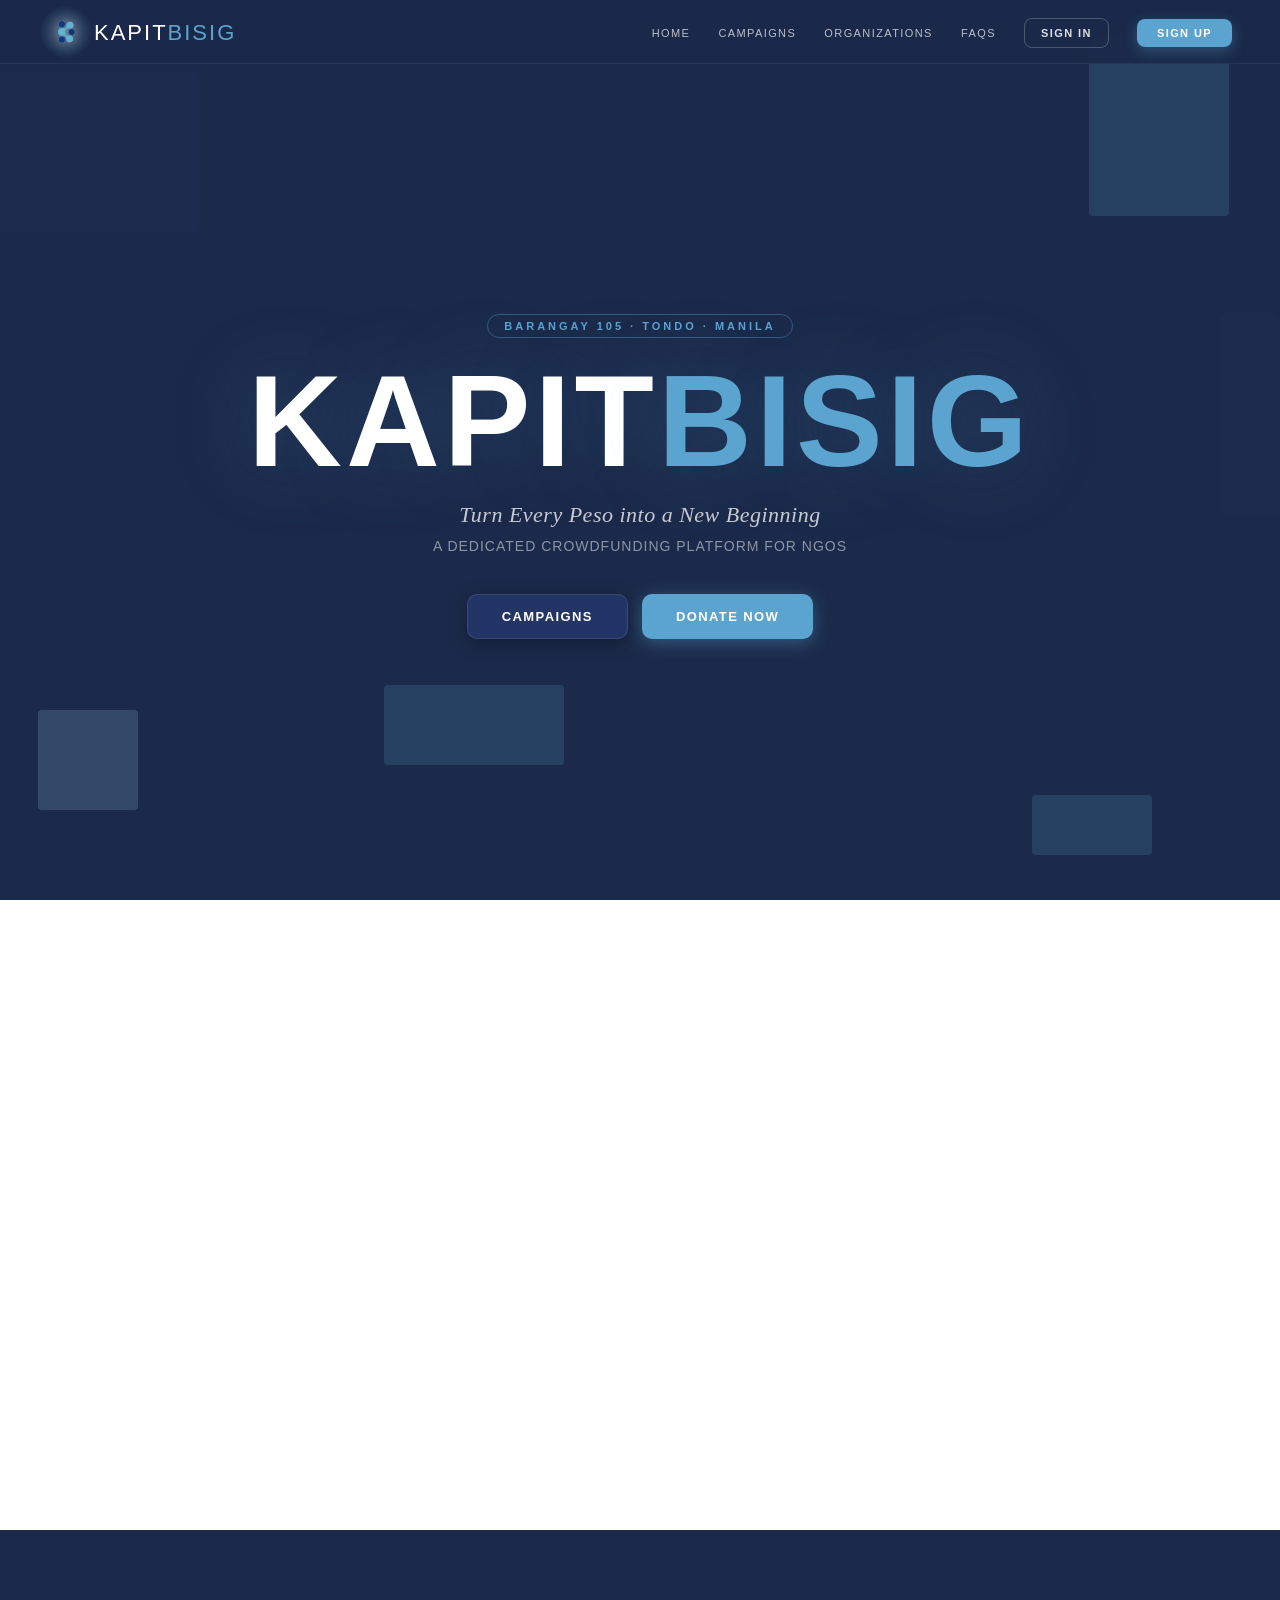
==== FRONTEND/HTML/Campaign.html @ 0dbdaddf "updated files" ====
﻿<!DOCTYPE html>
<html lang="en">
<head>
  <meta charset="UTF-8"/>
  <meta name="viewport" content="width=device-width, initial-scale=1.0"/>
  <link rel="icon" type="image/x-icon" href="../Assets/KBLOGOonly.ico"/>
  <title>Campaign – KAPITBISIG</title>
  <link href="https://fonts.googleapis.com/css2?family=Bebas+Neue&family=DM+Sans:wght@300;400;500;600&family=DM+Serif+Display&display=swap" rel="stylesheet"/>
  <link rel="stylesheet" href="../CSS/Campaigns.css"/>
</head>
<body>

<!-- ════ NAV ════ -->
<nav id="mainNav">
  <a href="Landingpage.html" class="nav-logo">
    <div class="nav-logo-img-wrap">
      <img src="../Assets/KBLOGOonly.png" alt="KapitBisig" onerror="this.style.display='none';"/>
    </div>
    <span class="nav-logo-text">KAPIT<span>BISIG</span></span>
  </a>
  <ul class="nav-links" id="navLinks">
    <li><a href="Landingpage.html">Home</a></li>
    <li><a href="Landingpage.html#campaigns">Campaigns</a></li>
    <li><a href="Landingpage.html#organizations">Organizations</a></li>
    <li><a href="Landingpage.html#FAQs">FAQs</a></li>
    <!-- Auth state toggled by JS -->
    <li id="navAuthArea">
      <a href="SignIn.html" class="nav-btn nav-signin">Sign In</a>
    </li>
    <li id="navSignupArea">
      <a href="Signup.html" class="nav-btn nav-signup">Sign Up</a>
    </li>
    <li class="nav-profile-item" style="display:none;">
      <a href="UserProfile.html">
        <svg viewBox="0 0 24 24" width="18" height="18" fill="none" stroke="currentColor" stroke-width="2" stroke-linecap="round" stroke-linejoin="round"><path d="M20 21v-2a4 4 0 0 0-4-4H8a4 4 0 0 0-4 4v2"/><circle cx="12" cy="7" r="4"/></svg>
        <span class="nav-profile-name">Profile</span>
      </a>
    </li>
  </ul>
  <button class="hamburger" id="hamburger" aria-label="Toggle menu">
    <span></span><span></span><span></span>
  </button>
</nav>
<div class="nav-drawer" id="navDrawer">
  <a href="Landingpage.html">Home</a>
  <a href="Landingpage.html#campaigns">Campaigns</a>
  <a href="Landingpage.html#organizations">Organizations</a>
  <a href="Landingpage.html#FAQs">FAQs</a>
  <a href="SignIn.html" id="drawerSignIn" class="drawer-signin">Sign In</a>
  <a href="Signup.html" id="drawerSignUp" class="drawer-signup">Sign Up</a>
  <a href="UserProfile.html" class="drawer-profile-item" style="display:none;">My Profile</a>
</div>

<!-- Loading Spinner -->
<div id="campaignLoader" style="display:none;position:fixed;top:0;left:0;right:0;bottom:0;background:rgba(0,0,0,0.5);z-index:9999;flex-direction:column;align-items:center;justify-content:center;">
  <div style="color:white;font-size:18px;font-weight:600;">Loading campaign...</div>
  <div style="color:white;font-size:14px;margin-top:12px;opacity:0.8;">Please wait a moment</div>
</div>

<!-- ════ CAMPAIGN HERO ════ -->
<section class="camp-hero" id="campHero">
  <div class="camp-hero-inner">
    <div>
      <div class="camp-hero-ngo">
        <span class="camp-hero-ngo-badge">
          <svg viewBox="0 0 24 24"><path d="M22 11.08V12a10 10 0 1 1-5.93-9.14"/><polyline points="22 4 12 14.01 9 11.01"/></svg>
          Verified NGO
        </span>
        <span class="camp-ngo-name" id="heroNgoName">UpSkills+ Foundation Inc.</span>
      </div>
      <h1 class="camp-hero-title" id="heroTitle">TITLE OF CAMPAIGN</h1>
      <p class="camp-hero-desc" id="heroDesc">Information about the campaign will be displayed here once it is live.</p>
      <div class="camp-hero-meta">
        <span class="camp-meta-item"><svg viewBox="0 0 24 24"><rect x="3" y="4" width="18" height="18" rx="2"/><line x1="16" y1="2" x2="16" y2="6"/><line x1="8" y1="2" x2="8" y2="6"/><line x1="3" y1="10" x2="21" y2="10"/></svg> Month Day, Year</span>
        <span class="camp-meta-item"><svg viewBox="0 0 24 24"><path d="M17 21v-2a4 4 0 0 0-4-4H5a4 4 0 0 0-4 4v2"/><circle cx="9" cy="7" r="4"/><path d="M23 21v-2a4 4 0 0 0-3-3.87"/><path d="M16 3.13a4 4 0 0 1 0 7.75"/></svg> <span id="heroDonorCount">0</span> Donors</span>
        <span class="camp-meta-item"><svg viewBox="0 0 24 24"><circle cx="12" cy="12" r="10"/><polyline points="12 6 12 12 16 14"/></svg> <span id="heroDaysLeft">TBD</span> Days Left</span>
      </div>
    </div>
    <div class="camp-status-badge">
      <span class="dot"></span> Active Campaign
    </div>
  </div>
</section>

<!-- ════ MAIN PAGE BODY ════ -->
<div class="page-body">

  <!-- LEFT COLUMN -->
  <div class="main-col">

    <!-- Progress / Transparency -->
    <div class="card reveal">
      <p class="card-label"><svg viewBox="0 0 24 24"><polyline points="22 12 18 12 15 21 9 3 6 12 2 12"/></svg> Fundraising Progress</p>
      <div class="progress-amounts">
        <div>
          <div class="raised-amount" id="raisedDisplay">₱0</div>
          <span>raised of <strong id="goalDisplay">₱250,000</strong> goal</span>
        </div>
        <div class="goal-amount">
          <strong id="progressPct">0%</strong>
          funded
        </div>
      </div>
      <div class="progress-track">
        <div class="progress-fill" id="progressFill" style="width:0%"></div>
      </div>
      <div class="progress-note">This section is a placeholder until campaign donations are live and real progress data is available.</div>
      <div class="progress-stats">
        <div class="prog-stat">
          <div class="prog-stat-num" id="statDonors">0</div>
          <div class="prog-stat-label">Donors</div>
        </div>
        <div class="prog-stat">
          <div class="prog-stat-num" id="statDays">TBD</div>
          <div class="prog-stat-label">Days Left</div>
        </div>
        <div class="prog-stat">
          <div class="prog-stat-num" id="statAvg">₱0</div>
          <div class="prog-stat-label">Avg. Donation</div>
        </div>
      </div>
    </div>

    <!-- Transparency Report -->
    <div class="card reveal reveal-d1">
      <p class="card-label"><svg viewBox="0 0 24 24"><path d="M14 2H6a2 2 0 0 0-2 2v16a2 2 0 0 0 2 2h12a2 2 0 0 0 2-2V8z"/><polyline points="14 2 14 8 20 8"/><line x1="16" y1="13" x2="8" y2="13"/><line x1="16" y1="17" x2="8" y2="17"/></svg> Transparency Report</p>
      <div class="transparency-grid">
        <div class="trans-item">
          <div class="trans-item-label">Total Raised</div>
          <div class="trans-item-val">TBD</div>
          <div class="trans-item-sub">Visible after first live donation</div>
        </div>
        <div class="trans-item">
          <div class="trans-item-label">Funds Disbursed</div>
          <div class="trans-item-val">TBD</div>
          <div class="trans-item-sub">Pending campaign activation</div>
        </div>
        <div class="trans-item">
          <div class="trans-item-label">Platform Fee</div>
          <div class="trans-item-val">TBD</div>
          <div class="trans-item-sub">Calculated once campaign is active</div>
        </div>
        <div class="trans-item">
          <div class="trans-item-label">In Reserve</div>
          <div class="trans-item-val">TBD</div>
          <div class="trans-item-sub">Shown after verified disbursements</div>
        </div>
      </div>
      <div class="trans-chart">
        <div class="trans-bar-row">
          <span class="trans-bar-label">Funds Disbursed</span>
          <div class="trans-bar-track"><div class="trans-bar-fill green" style="width:0%"></div></div>
          <span class="trans-bar-pct">0%</span>
        </div>
        <div class="trans-bar-row">
          <span class="trans-bar-label">In Reserve</span>
          <div class="trans-bar-track"><div class="trans-bar-fill sky" style="width:0%"></div></div>
          <span class="trans-bar-pct">0%</span>
        </div>
        <div class="trans-bar-row">
          <span class="trans-bar-label">Platform Fee</span>
          <div class="trans-bar-track"><div class="trans-bar-fill amber" style="width:0%"></div></div>
          <span class="trans-bar-pct">0%</span>
        </div>
      </div>
      <div class="transparency-note">Placeholder transparency metrics will update when the campaign is connected to real donation data.</div>
    </div>

    <!-- Campaign Updates -->
    <div class="card reveal reveal-d1">
      <p class="card-label"><svg viewBox="0 0 24 24"><path d="M21 15a2 2 0 0 1-2 2H7l-4 4V5a2 2 0 0 1 2-2h14a2 2 0 0 1 2 2z"/></svg> Campaign Updates</p>
      <div class="updates-list">
        <div class="update-item placeholder">
          <div class="update-dot"><svg viewBox="0 0 24 24"><polyline points="20 6 9 17 4 12"/></svg></div>
          <div class="update-content">
            <p class="update-date">TBD</p>
            <p class="update-text">Campaign updates and milestones will appear here once the campaign is live and funding activity begins.</p>
          </div>
        </div>
      </div>
    </div>

    <!-- Recent Donors -->
    <div class="card reveal reveal-d2">
      <p class="card-label"><svg viewBox="0 0 24 24"><path d="M20.84 4.61a5.5 5.5 0 0 0-7.78 0L12 5.67l-1.06-1.06a5.5 5.5 0 0 0-7.78 7.78l1.06 1.06L12 21.23l7.78-7.78 1.06-1.06a5.5 5.5 0 0 0 0-7.78z"/></svg> Recent Donors</p>
      <div class="donors-list" id="donorsList">
        <div class="donor-placeholder">Donor activity is not available yet. This area will show supporter names and contributions once the campaign is active.</div>
      </div>
    </div>
    <div class="card reveal reveal-d2">
      <p class="card-label"><svg viewBox="0 0 24 24"><path d="M21 15a2 2 0 0 1-2 2H7l-4 4V5a2 2 0 0 1 2-2h14a2 2 0 0 1 2 2z"/></svg> Comments</p>
      <div id="commentsList" class="comments-list"></div>
      <div id="commentsEmpty" class="comments-placeholder" style="display:none;">
        <p>No comments yet. Be the first to share your thoughts!</p>
      </div>
      <form id="commentForm" onsubmit="submitComment(event)" style="margin-top:12px;">
        <textarea id="commentInput" class="form-textarea" placeholder="Add a comment…" maxlength="1000" rows="3" style="resize:vertical;"></textarea>
        <div style="display:flex;justify-content:space-between;align-items:center;margin-top:6px;">
          <span id="commentCharCount" style="font-size:12px;color:#888;">0/1000</span>
          <button type="submit" class="btn-primary-modal" style="padding:8px 18px;font-size:13px;">Post Comment</button>
        </div>
      </form>
    </div>

    <!-- Campaign Actions -->
    <div class="card reveal reveal-d3">
      <p class="card-label"><svg viewBox="0 0 24 24"><path d="M14 9V5a3 3 0 0 0-3-3l-4 9v11h11.28a2 2 0 0 0 2-1.7l1.38-9a2 2 0 0 0-2-2.3H14z"/><path d="M7 22H4a2 2 0 0 1-2-2v-7a2 2 0 0 1 2-2h3"/></svg> Campaign Actions</p>
      <div class="camp-actions">
        <button class="action-btn action-like" id="likeBtn" onclick="toggleLike()">
          <svg viewBox="0 0 24 24"><path d="M20.84 4.61a5.5 5.5 0 0 0-7.78 0L12 5.67l-1.06-1.06a5.5 5.5 0 0 0-7.78 7.78l1.06 1.06L12 21.23l7.78-7.78 1.06-1.06a5.5 5.5 0 0 0 0-7.78z"/></svg>
          <span id="likeTxt">Like</span> <span class="like-count" id="likeCount">(0)</span>
        </button>
        <button class="action-btn action-share" onclick="openModal('shareModal')">
          <span class="share-count">(0 shares)</span>
          <svg viewBox="0 0 24 24"><circle cx="18" cy="5" r="3"/><circle cx="6" cy="12" r="3"/><circle cx="18" cy="19" r="3"/><line x1="8.59" y1="13.51" x2="15.42" y2="17.49"/><line x1="15.41" y1="6.51" x2="8.59" y2="10.49"/></svg>
          Share
        </button>
        <button class="action-btn action-report" onclick="openModal('reportModal')">
          <svg viewBox="0 0 24 24"><path d="M4 15s1-1 4-1 5 2 8 2 4-1 4-1V3s-1 1-4 1-5-2-8-2-4 1-4 1z"/><line x1="4" y1="22" x2="4" y2="15"/></svg>
          Report Campaign
        </button>
      </div>
    </div>

  </div><!-- /main-col -->

  <!-- SIDEBAR -->
  <aside class="sidebar">

    <!-- Donate Card -->
    <div class="donate-card reveal">
      <p class="donate-card-title">Support This Campaign</p>
      <p class="donate-card-sub">Your donation goes directly to verified scholars in Barangay 105. 100% transparent.</p>
      <button class="btn-donate-main" onclick="handleDonateClick()">
        <svg viewBox="0 0 24 24"><path d="M20.84 4.61a5.5 5.5 0 0 0-7.78 0L12 5.67l-1.06-1.06a5.5 5.5 0 0 0-7.78 7.78l1.06 1.06L12 21.23l7.78-7.78 1.06-1.06a5.5 5.5 0 0 0 0-7.78z"/></svg>
        Donate Now
      </button>
      <div class="donate-card-divider"></div>
      <div class="donate-mini-stats">
        <div class="mini-stat">
          <div class="mini-stat-num">0</div>
          <div class="mini-stat-label">Donors</div>
        </div>
        <div class="mini-stat">
          <div class="mini-stat-num">₱0</div>
          <div class="mini-stat-label">Funded</div>
        </div>
      </div>
    </div>

    <!-- NGO Info Card -->
    <div class="ngo-side-card reveal reveal-d1">
      <div class="ngo-side-header">
        <div class="ngo-side-logo">
          <img src="../Assets/UpSkillsLOGO.png" alt="UpSkills+" onerror="this.style.display='none'; this.nextElementSibling.style.display='block';"/>
          <svg style="display:none" viewBox="0 0 24 24"><path d="M22 10v6M2 10l10-5 10 5-10 5z"/><path d="M6 12v5c3 3 9 3 12 0v-5"/></svg>
        </div>
        <div>
          <div class="ngo-side-name">UpSkills+ Foundation Inc.</div>
          <div class="ngo-side-verified">
            <svg viewBox="0 0 24 24"><path d="M22 11.08V12a10 10 0 1 1-5.93-9.14"/><polyline points="22 4 12 14.01 9 11.01"/></svg>
            Verified Partner
          </div>
        </div>
      </div>
      <p class="ngo-side-desc">Empowering individuals through accessible education and skills development in Barangay 105, Tondo, Manila.</p>
      <a href="Landingpage.html#organizations" class="ngo-side-link">View NGO Profile <svg viewBox="0 0 24 24"><polyline points="9 18 15 12 9 6"/></svg></a>
    </div>

  </aside>

</div><!-- /page-body -->

<!-- ════════════════════════════════════════
     MODAL: LOGIN NOTICE
════════════════════════════════════════ -->
<div class="login-notice" id="loginNotice">
  <div class="login-notice-box">
    <div class="login-notice-icon">
      <svg viewBox="0 0 24 24"><path d="M20 21v-2a4 4 0 0 0-4-4H8a4 4 0 0 0-4 4v2"/><circle cx="12" cy="7" r="4"/></svg>
    </div>
    <h2 class="login-notice-title">Sign In to Donate</h2>
    <p class="login-notice-sub">Please sign in or create an account to make a donation and track your impact on the community.</p>
    <div class="login-notice-btns">
      <button class="btn-login-now" onclick="window.location.href='SignIn.html'">Sign In to Continue</button>
      <button class="btn-login-cancel" onclick="closeLoginNotice()">Maybe Later</button>
    </div>
  </div>
</div>

<!-- ════════════════════════════════════════
     MODAL: DONATION
════════════════════════════════════════ -->
<div class="modal-overlay" id="donationModal">
  <div class="modal-box">
    <button class="modal-close" onclick="closeModal('donationModal')"><svg viewBox="0 0 24 24"><line x1="18" y1="6" x2="6" y2="18"/><line x1="6" y1="6" x2="18" y2="18"/></svg></button>
    <p class="modal-tag">Donation</p>
    <h3 class="modal-title">Make a Donation</h3>
    <p class="modal-sub">Choose an amount to donate to this campaign. Your contribution makes a real difference.</p>

    <!-- Steps -->
    <div class="steps-wrap">
      <div class="steps-row">
        <div class="step-dot active" id="sd1">1</div>
        <div class="step-line" id="sl1"></div>
        <div class="step-dot pending" id="sd2">2</div>
        <div class="step-line" id="sl2"></div>
        <div class="step-dot pending" id="sd3">3</div>
      </div>
      <div class="steps-labels">
        <span class="active" id="slabel1">Amount</span>
        <span id="slabel2">Payment</span>
        <span id="slabel3">Confirm</span>
      </div>
    </div>

    <!-- Step 1: Amount -->
    <div id="donStep1">
      <div class="form-group">
        <label class="form-label">Select or Enter Amount</label>
        <div class="amount-presets">
          <button class="preset-btn" onclick="selectPreset(this, 500)">₱500</button>
          <button class="preset-btn" onclick="selectPreset(this, 1000)">₱1,000</button>
          <button class="preset-btn active" onclick="selectPreset(this, 2000)">₱2,000</button>
          <button class="preset-btn" onclick="selectPreset(this, 5000)">₱5,000</button>
        </div>
        <div class="input-prefix-wrap">
          <span class="input-prefix">₱</span>
          <input type="number" class="form-input" id="donAmtInput" placeholder="Enter custom amount" value="2000" oninput="updateDonSummary()"/>
        </div>
        <p class="form-error" id="donAmtErr">Please enter a valid amount (minimum ₱50).</p>
      </div>
      <div class="form-group">
        <label class="form-label">Optional Tip to KapitBisig</label>
        <div class="tip-options">
          <button class="tip-btn" onclick="selectTip(this, 0)">None</button>
          <button class="tip-btn active" onclick="selectTip(this, 5)">5%</button>
          <button class="tip-btn" onclick="selectTip(this, 10)">10%</button>
          <button class="tip-btn" onclick="selectTip(this, 15)">15%</button>
        </div>
      </div>
      <div class="donation-summary-box">
        <div class="summary-row"><span>Donation Amount</span><span id="sumDon">₱0.00</span></div>
        <div class="summary-row"><span>Platform Tip (5%)</span><span id="sumTip">₱0.00</span></div>
        <div class="summary-row tax"><span>BIR Tax (1% — RA 8424)</span><span id="sumTax">₱0.00</span></div>
        <div class="summary-row total"><span>Total</span><span id="sumTotal">₱0.00</span></div>
      </div>
      <label class="anon-check">
        <input type="checkbox" id="anonCheck"/>
        <span class="anon-check-label">Donate anonymously (your name won't be shown publicly)</span>
      </label>
      <div class="modal-footer">
        <button class="btn-outline" onclick="closeModal('donationModal')">Cancel</button>
        <button class="btn-primary-modal" onclick="goToPayment()">
          Continue to Payment <svg viewBox="0 0 24 24"><polyline points="9 18 15 12 9 6"/></svg>
        </button>
      </div>
    </div>

  </div>
</div>

<!-- ════════════════════════════════════════
     MODAL: PAYMENT
════════════════════════════════════════ -->
<div class="modal-overlay" id="paymentModal">
  <div class="modal-box">
    <button class="modal-close" onclick="closeModal('paymentModal'); openModal('donationModal')"><svg viewBox="0 0 24 24"><line x1="18" y1="6" x2="6" y2="18"/><line x1="6" y1="6" x2="18" y2="18"/></svg></button>
    <p class="modal-tag">Payment</p>
    <h3 class="modal-title">Payment Method</h3>
    <p class="modal-sub">Choose how you'd like to complete your donation securely.</p>

    <!-- Steps -->
    <div class="steps-wrap">
      <div class="steps-row">
        <div class="step-dot done" id="pd1">✓</div>
        <div class="step-line done" id="pl1"></div>
        <div class="step-dot active" id="pd2">2</div>
        <div class="step-line" id="pl2"></div>
        <div class="step-dot pending" id="pd3">3</div>
      </div>
      <div class="steps-labels">
        <span id="plabel1">Amount</span>
        <span class="active" id="plabel2">Payment</span>
        <span id="plabel3">Confirm</span>
      </div>
    </div>

    <div class="payment-methods">
      <div class="pay-method-btn active" id="pm-card" onclick="selectPayMethod('card')">
        <div class="pay-method-icon">💳</div>
        <div class="pay-method-name">Card</div>
      </div>
      <div class="pay-method-btn" id="pm-gcash" onclick="selectPayMethod('gcash')">
        <div class="pay-method-icon">📱</div>
        <div class="pay-method-name">GCash</div>
      </div>
      <div class="pay-method-btn" id="pm-paymaya" onclick="selectPayMethod('paymaya')">
        <div class="pay-method-icon">🔵</div>
        <div class="pay-method-name">PayMaya</div>
      </div>
    </div>

    <div class="bank-details" id="bankDetails">
      <div class="bank-details-header">Bank Transfer Details</div>
      <div class="bank-details-row"><span>Bank</span><strong id="bankName">BPI</strong></div>
      <div class="bank-details-row"><span>Account No.</span><strong id="bankAccount">1234 5678 9012</strong></div>
      <div class="bank-details-row"><span>Account Name</span><strong id="bankPayee">UpSkills+ Foundation Inc.</strong></div>
      <div class="bank-details-note">Use the bank details above for secure direct transfers. The same NGO details load automatically for this campaign.</div>
    </div>

    <!-- Card Fields -->
    <div id="cardFields" class="card-fields">
      <div class="form-group">
        <label class="form-label">Card Number</label>
        <input type="text" class="form-input" id="cardNum" placeholder="1234 5678 9012 3456" maxlength="19" oninput="formatCard(this)"/>
        <p class="form-error" id="cardNumErr">Please enter a valid 16-digit card number.</p>
      </div>
      <div class="form-group">
        <label class="form-label">Cardholder Name</label>
        <input type="text" class="form-input" id="cardName" placeholder="Full name on card"/>
        <p class="form-error" id="cardNameErr">Please enter the cardholder name.</p>
      </div>
      <div class="card-row">
        <div class="form-group">
          <label class="form-label">Expiry Date</label>
          <input type="text" class="form-input" id="cardExpiry" placeholder="MM / YY" maxlength="7" oninput="formatExpiry(this)"/>
          <p class="form-error" id="cardExpiryErr">Invalid expiry date.</p>
        </div>
        <div class="form-group">
          <label class="form-label">CVV</label>
          <input type="password" class="form-input" id="cardCvv" placeholder="•••" maxlength="4"/>
          <p class="form-error" id="cardCvvErr">Invalid CVV.</p>
        </div>
      </div>
    </div>

    <!-- GCash Fields -->
    <div id="gcashFields" style="display:none;">
      <div class="ewallet-info">
        <svg viewBox="0 0 24 24"><circle cx="12" cy="12" r="10"/><line x1="12" y1="8" x2="12" y2="12"/><line x1="12" y1="16" x2="12.01" y2="16"/></svg>
        <p>You will be redirected to GCash to complete your payment of <strong id="gcashAmt">₱0.00</strong>. Scan the QR code below or tap "Pay with GCash".</p>
      </div>
      <div class="ewallet-account">GCash Account: <strong id="gcashAccount">0917 123 4567</strong></div>
      <div class="ewallet-qr">
        <div class="ewallet-qr-box" id="gcashQrBox">
          <svg viewBox="0 0 24 24"><rect x="3" y="3" width="7" height="7"/><rect x="14" y="3" width="7" height="7"/><rect x="3" y="14" width="7" height="7"/><rect x="4" y="4" width="5" height="5"/><rect x="15" y="4" width="5" height="5"/><rect x="4" y="15" width="5" height="5"/><path d="M14 14h1v1h-1z M15 15h1v1h-1z M16 14h1v1h-1z M14 16h1v1h-1z M16 16h3v3h-3z"/></svg>
        </div>
        <p id="gcashQrLabel">Scan with your GCash app</p>
      </div>
    </div>

    <!-- PayMaya Fields -->
    <div id="paymayaFields" style="display:none;">
      <div class="ewallet-info">
        <svg viewBox="0 0 24 24"><circle cx="12" cy="12" r="10"/><line x1="12" y1="8" x2="12" y2="12"/><line x1="12" y1="16" x2="12.01" y2="16"/></svg>
        <p>You will be redirected to PayMaya to complete your payment of <strong id="paymayaAmt">₱0.00</strong>. Scan the QR code below or tap "Pay with PayMaya".</p>
      </div>
      <div class="ewallet-account">PayMaya Account: <strong id="paymayaAccount">0917 765 4321</strong></div>
      <div class="ewallet-qr">
        <div class="ewallet-qr-box" id="paymayaQrBox">
          <svg viewBox="0 0 24 24"><rect x="3" y="3" width="7" height="7"/><rect x="14" y="3" width="7" height="7"/><rect x="3" y="14" width="7" height="7"/><rect x="4" y="4" width="5" height="5"/><rect x="15" y="4" width="5" height="5"/><rect x="4" y="15" width="5" height="5"/><path d="M14 14h1v1h-1z M15 15h1v1h-1z M16 14h1v1h-1z M14 16h1v1h-1z M16 16h3v3h-3z"/></svg>
        </div>
        <p id="paymayaQrLabel">Scan with your PayMaya app</p>
      </div>
    </div>

    <div class="secure-badge"><svg viewBox="0 0 24 24"><polyline points="20 6 9 17 4 12"/></svg> 256-bit SSL Encrypted · PCI-DSS Compliant</div>

    <div class="modal-footer">
      <button class="btn-outline" onclick="closeModal('paymentModal'); openModal('donationModal')">← Back</button>
      <button class="btn-primary-modal" id="payBtn" onclick="processPayment()">
        <svg viewBox="0 0 24 24"><path d="M12 22s8-4 8-10V5l-8-3-8 3v7c0 6 8 10 8 10z"/></svg>
        <span id="payBtnLabel">Pay Securely</span>
      </button>
    </div>
  </div>
</div>

<!-- ════════════════════════════════════════
     MODAL: SUCCESS
════════════════════════════════════════ -->
<div class="modal-overlay" id="successModal">
  <div class="modal-box">
    <div class="success-confetti"></div>
    <button class="modal-close" onclick="closeModal('successModal')"><svg viewBox="0 0 24 24"><line x1="18" y1="6" x2="6" y2="18"/><line x1="6" y1="6" x2="18" y2="18"/></svg></button>
    <div class="success-icon"><svg viewBox="0 0 24 24"><polyline points="20 6 9 17 4 12"/></svg></div>
    <h3 class="success-title">Thank You for Donating!</h3>
    <p class="success-sub">Your generosity makes a real difference in the lives of children in Barangay 105. A receipt has been sent to your email.</p>
    <div class="success-summary">
      <div class="success-summary-title">Donation Summary</div>
      <div class="success-row"><span>Campaign</span><span id="successCampaign">Scholarship Drive 2026</span></div>
      <div class="success-row"><span>NGO</span><span id="successNgo">UpSkills+ Foundation</span></div>
      <div class="success-row"><span>Donation</span><span id="successDon">₱0.00</span></div>
      <div class="success-row"><span>Tip</span><span id="successTip">₱0.00</span></div>
      <div class="success-row"><span>Tax (1%)</span><span id="successTax">₱0.00</span></div>
      <div class="success-row"><span>Total Charged</span><span id="successTotal">₱0.00</span></div>
    </div>
    <div class="success-btns">
      <button class="btn-success-share" onclick="closeModal('successModal'); openModal('shareModal')">
        <svg viewBox="0 0 24 24"><circle cx="18" cy="5" r="3"/><circle cx="6" cy="12" r="3"/><circle cx="18" cy="19" r="3"/><line x1="8.59" y1="13.51" x2="15.42" y2="17.49"/><line x1="15.41" y1="6.51" x2="8.59" y2="10.49"/></svg>
        Share This Campaign
      </button>
      <button class="btn-success-campaigns" onclick="closeModal('successModal'); window.location.href='Landingpage.html#campaigns'">
        <svg viewBox="0 0 24 24"><polyline points="15 18 9 12 15 6"/></svg>
        Back to Campaigns
      </button>
    </div>
  </div>
</div>

<!-- ════════════════════════════════════════
     MODAL: REPORT CAMPAIGN
════════════════════════════════════════ -->
<div class="modal-overlay" id="reportModal">
  <div class="modal-box">
    <button class="modal-close" onclick="closeModal('reportModal')"><svg viewBox="0 0 24 24"><line x1="18" y1="6" x2="6" y2="18"/><line x1="6" y1="6" x2="18" y2="18"/></svg></button>

    <!-- Report Form -->
    <div id="reportFormView">
      <p class="modal-tag" style="color:var(--amber)">Report</p>
      <h3 class="modal-title">Report This Campaign</h3>
      <p class="modal-sub">If you believe this campaign violates our guidelines, please let us know. All reports are reviewed within 24–48 hours.</p>

      <div class="report-info-box">
        <ul>
          <li>Reports are reviewed within 24–48 business hours.</li>
          <li>The campaign may be temporarily frozen during investigation.</li>
          <li>All donated funds are secured and protected.</li>
          <li>Refunds are issued if fraud is confirmed.</li>
          <li>Your report is completely confidential.</li>
        </ul>
      </div>

      <div class="form-group">
        <label class="form-label">Reason for Report</label>
        <select class="form-select" id="reportReason">
          <option value="">Select a reason…</option>
          <option value="fraud">Fraudulent or Scam Campaign</option>
          <option value="misleading">Misleading Information</option>
          <option value="duplicate">Duplicate or Spam Campaign</option>
          <option value="inappropriate">Inappropriate Content</option>
          <option value="misuse">Misuse of Funds</option>
          <option value="other">Other</option>
        </select>
        <p class="form-error" id="reportReasonErr">Please select a reason.</p>
      </div>
      <div class="form-group">
        <label class="form-label">Additional Details</label>
        <textarea class="form-textarea" id="reportDetails" placeholder="Please provide any additional context that may help our review team…"></textarea>
        <p class="form-error" id="reportDetailsErr">Please provide additional details (minimum 10 characters).</p>
      </div>
      <label class="anon-check">
        <input type="checkbox" id="reportAnon" checked/>
        <span class="anon-check-label">Submit this report anonymously</span>
      </label>
      <div class="modal-footer">
        <button class="btn-outline" onclick="closeModal('reportModal')">Cancel</button>
        <button class="btn-primary-modal" style="background:var(--amber);" onclick="submitReport()">
          Submit Report
        </button>
      </div>
    </div>

    <!-- Report Confirmation -->
    <div id="reportConfirmView" style="display:none;">
      <div class="report-confirm">
        <div class="report-confirm-icon">
          <svg viewBox="0 0 24 24"><path d="M22 11.08V12a10 10 0 1 1-5.93-9.14"/><polyline points="22 4 12 14.01 9 11.01"/></svg>
        </div>
        <h3>Report Submitted</h3>
        <p>Thank you for helping keep Kapitbisig safe. Your report has been received and will be reviewed by our team.</p>
      </div>
      <div class="report-steps">
        <div class="report-step">
          <div class="report-step-num">1</div>
          <p class="report-step-text"><strong>Under Review</strong> — Our moderation team will review your report within 24–48 hours.</p>
        </div>
        <div class="report-step">
          <div class="report-step-num">2</div>
          <p class="report-step-text"><strong>Investigation Ongoing</strong> — If the report warrants further review, the campaign may be temporarily frozen.</p>
        </div>
        <div class="report-step">
          <div class="report-step-num">3</div>
          <p class="report-step-text"><strong>Action Taken</strong> — We will take appropriate action and, if fraud is confirmed, donors will be refunded.</p>
        </div>
      </div>
      <div class="modal-footer" style="justify-content:center; gap:12px;">
        <button class="btn-outline" onclick="closeModal('reportModal'); resetReport()">Return to Campaign</button>
        <button class="btn-primary-modal" onclick="closeModal('reportModal'); resetReport(); window.location.href='Landingpage.html#campaigns'">
          Go to Campaigns
        </button>
      </div>
    </div>
  </div>
</div>

<!-- ════════════════════════════════════════
     MODAL: SHARE
════════════════════════════════════════ -->
<div class="modal-overlay" id="shareModal">
  <div class="modal-box">
    <button class="modal-close" onclick="closeModal('shareModal')"><svg viewBox="0 0 24 24"><line x1="18" y1="6" x2="6" y2="18"/><line x1="6" y1="6" x2="18" y2="18"/></svg></button>
    <p class="modal-tag">Share</p>
    <h3 class="modal-title">Spread the Word</h3>
    <p class="modal-sub">Help this campaign reach more donors by sharing it with your network.</p>
    <div class="share-options">
      <button class="share-btn" onclick="shareTo('facebook')">
        <div class="share-btn-icon">📘</div>
        <div class="share-btn-label">Facebook</div>
      </button>
      <button class="share-btn" onclick="shareTo('twitter')">
        <div class="share-btn-icon">🐦</div>
        <div class="share-btn-label">Twitter/X</div>
      </button>
      <button class="share-btn" onclick="shareTo('viber')">
        <div class="share-btn-icon">💬</div>
        <div class="share-btn-label">Viber</div>
      </button>
    </div>
    <div class="modal-divider"></div>
    <p class="modal-sub" style="margin-bottom:10px;">Or copy the link directly:</p>
    <div class="share-link-wrap">
      <input type="text" class="share-link-input" value="https://kapitbisig.ph/campaign/scholarship-drive-2026" readonly id="shareLinkInput"/>
      <button class="copy-link-btn" onclick="copyLink()">Copy Link</button>
    </div>
  </div>
</div>

<!-- TOAST -->
<div class="toast" id="toast">
  <svg viewBox="0 0 24 24"><polyline points="20 6 9 17 4 12"/></svg>
  <span id="toastMsg">Link copied!</span>
</div>

<!-- ════════ FOOTER ════════ -->
<footer>
  <div class="footer-main">

    <!-- Brand + Social -->
    <div class="footer-brand">
      <div class="footer-logo">
        <div class="footer-logo-img-wrap">
          <img src="../Assets/KBLOGOonly.png" alt="KapitBisig" onerror="this.style.display='none';"/>
        </div>
        <span class="footer-logo-text">KAPIT<span>BISIG</span></span>
      </div>
      <p class="footer-tagline">A dedicated crowdfunding platform empowering NGOs in Barangay 105, Tondo, Manila.</p>
      <div class="footer-social">
        <!-- Facebook -->
        <a href="#" class="footer-social-btn" aria-label="Facebook">
          <svg viewBox="0 0 24 24" xmlns="http://www.w3.org/2000/svg"><path d="M18 2h-3a5 5 0 0 0-5 5v3H7v4h3v8h4v-8h3l1-4h-4V7a1 1 0 0 1 1-1h3z"/></svg>
        </a>
        <!-- X / Twitter -->
        <a href="#" class="footer-social-btn" aria-label="X (Twitter)">
          <svg viewBox="0 0 24 24" xmlns="http://www.w3.org/2000/svg"><path d="M18.244 2.25h3.308l-7.227 8.26 8.502 11.24H16.17l-5.214-6.817L4.99 21.75H1.68l7.73-8.835L1.254 2.25H8.08l4.713 6.231zm-1.161 17.52h1.833L7.084 4.126H5.117z"/></svg>
        </a>
        <!-- Instagram -->
        <a href="#" class="footer-social-btn" aria-label="Instagram">
          <svg viewBox="0 0 24 24" fill="none" xmlns="http://www.w3.org/2000/svg" stroke="currentColor" stroke-width="2" stroke-linecap="round" stroke-linejoin="round"><rect x="2" y="2" width="20" height="20" rx="5" ry="5"/><path d="M16 11.37A4 4 0 1 1 12.63 8 4 4 0 0 1 16 11.37z"/><line x1="17.5" y1="6.5" x2="17.51" y2="6.5"/></svg>
        </a>
        <!-- YouTube -->
        <a href="#" class="footer-social-btn" aria-label="YouTube">
          <svg viewBox="0 0 24 24" xmlns="http://www.w3.org/2000/svg"><path d="M22.54 6.42a2.78 2.78 0 0 0-1.95-1.96C18.88 4 12 4 12 4s-6.88 0-8.59.46A2.78 2.78 0 0 0 1.46 6.42 29 29 0 0 0 1 12a29 29 0 0 0 .46 5.58 2.78 2.78 0 0 0 1.95 1.96C5.12 20 12 20 12 20s6.88 0 8.59-.46a2.78 2.78 0 0 0 1.96-1.96A29 29 0 0 0 23 12a29 29 0 0 0-.46-5.58z"/><polygon points="9.75 15.02 15.5 12 9.75 8.98 9.75 15.02" style="fill:var(--navy)"/></svg>
        </a>
      </div>
    </div>

    <!-- Contact Info -->
    <div class="footer-col">
      <p class="footer-col-title">Contact Us</p>
      <div class="footer-contact-list">
        <div class="footer-contact-item">
          <div class="footer-contact-icon">
            <svg viewBox="0 0 24 24"><path d="M4 4h16c1.1 0 2 .9 2 2v12c0 1.1-.9 2-2 2H4c-1.1 0-2-.9-2-2V6c0-1.1.9-2 2-2z"/><polyline points="22,6 12,13 2,6"/></svg>
          </div>
          <p class="footer-contact-text"><a href="mailto:support@kapitbisig.ph">support@kapitbisig.ph</a></p>
        </div>
        <div class="footer-contact-item">
          <div class="footer-contact-icon">
            <svg viewBox="0 0 24 24"><path d="M22 16.92v3a2 2 0 0 1-2.18 2 19.79 19.79 0 0 1-8.63-3.07A19.5 19.5 0 0 1 4.93 12a19.79 19.79 0 0 1-3.07-8.67A2 2 0 0 1 3.84 1.18h3a2 2 0 0 1 2 1.72c.127.96.361 1.903.7 2.81a2 2 0 0 1-.45 2.11L7.91 8.91a16 16 0 0 0 6.08 6.08l1.29-1.29a2 2 0 0 1 2.11-.45c.907.339 1.85.573 2.81.7A2 2 0 0 1 22 16.92z"/></svg>
          </div>
          <p class="footer-contact-text"><a href="tel:+6328123456">(02) 8123-4567</a></p>
        </div>
        <div class="footer-contact-item">
          <div class="footer-contact-icon">
            <svg viewBox="0 0 24 24"><path d="M21 10c0 7-9 13-9 13s-9-6-9-13a9 9 0 0 1 18 0z"/><circle cx="12" cy="10" r="3"/></svg>
          </div>
          <p class="footer-contact-text">123 Bayanihan Street, Makati City,<br/>Metro Manila, Philippines 1200</p>
        </div>
      </div>
    </div>
    <div class="footer-col">
      <p class="footer-col-title">Quick Links</p>
      <ul class="footer-links-list">
        <li><a href="#hero">Home</a></li>
        <li><a href="#campaigns">Campaigns</a></li>
        <li><a href="#organizations">Organizations</a></li>
        <li><a href="#FAQs">FAQs</a></li>
        <li><a href="#hero">Donate Now</a></li>
      </ul>
    </div>

  </div>

  <!-- Bottom bar -->
  <div class="footer-bottom">
    <p class="footer-copy">© 2026 Kapitbisig. Barangay 105, Tondo, Manila.</p>
    <ul class="footer-bottom-links">
      <li><a href="AdminLogIn.html">Admin Login</a></li>
      <li><a href="Privacy-policy.html">Privacy Policy</a></li>
      <li><a href="Terms-and-Conditions.html">Terms of Use</a></li>
    </ul>
  </div>
</footer>

<script src="../JS/api.js"></script>
<script src="../JS/helpers.js"></script>
<script src="../JS/Campaigns.js"></script>

<!-- ════════════════════════════════════════════════════
     COOKIE BANNER
════════════════════════════════════════════════════ -->
<div id="kb-cookie-banner" role="dialog" aria-label="Cookie Consent" aria-live="polite">
  <div class="kb-banner-inner">

    <button class="kb-banner-close" onclick="dismissBanner()" aria-label="Dismiss banner">
      <svg viewBox="0 0 24 24"><line x1="18" y1="6" x2="6" y2="18"/><line x1="6" y1="6" x2="18" y2="18"/></svg>
    </button>

    <div class="kb-banner-layout">

      <!-- Icon -->
      <div class="kb-banner-icon-wrap" aria-hidden="true">
        <svg viewBox="0 0 24 24">
          <circle cx="12" cy="12" r="10"/>
          <circle cx="8"  cy="9"  r="1.2" fill="var(--sky-light)" stroke="none"/>
          <circle cx="14" cy="7"  r="0.9" fill="var(--sky-light)" stroke="none"/>
          <circle cx="16" cy="13" r="1.2" fill="var(--sky-light)" stroke="none"/>
          <circle cx="10" cy="15" r="0.9" fill="var(--sky-light)" stroke="none"/>
          <path d="M12 2a10 10 0 0 1 0 20"/>
        </svg>
      </div>

      <!-- Text -->
      <div class="kb-banner-text">
        <p class="kb-banner-title">We use cookies to improve your experience 🍪</p>
        <p class="kb-banner-desc">
          KapitBisig uses essential, analytics, and marketing cookies to keep the platform running smoothly and help us understand how you use it.
          By clicking <strong style="color:rgba(255,255,255,0.78);">Accept</strong>, you agree to our cookie policy.
          See our <a href="Privacy-policy.html">Privacy Policy</a> for full details.
        </p>
      </div>

      <!-- Action buttons -->
      <div class="kb-banner-actions">
        <button class="kb-btn kb-btn-accept" onclick="acceptAll()">
          <svg viewBox="0 0 24 24"><polyline points="20 6 9 17 4 12"/></svg>
          Accept
        </button>
        <button class="kb-btn kb-btn-manage" onclick="openPreferences()">
          <svg viewBox="0 0 24 24"><path d="M12.22 2h-.44a2 2 0 0 0-2 2v.18a2 2 0 0 1-1 1.73l-.43.25a2 2 0 0 1-2 0l-.15-.08a2 2 0 0 0-2.73.73l-.22.38a2 2 0 0 0 .73 2.73l.15.1a2 2 0 0 1 1 1.72v.51a2 2 0 0 1-1 1.74l-.15.09a2 2 0 0 0-.73 2.73l.22.38a2 2 0 0 0 2.73.73l.15-.08a2 2 0 0 1 2 0l.43.25a2 2 0 0 1 1 1.73V20a2 2 0 0 0 2 2h.44a2 2 0 0 0 2-2v-.18a2 2 0 0 1 1-1.73l.43-.25a2 2 0 0 1 2 0l.15.08a2 2 0 0 0 2.73-.73l.22-.39a2 2 0 0 0-.73-2.73l-.15-.08a2 2 0 0 1-1-1.74v-.5a2 2 0 0 1 1-1.74l.15-.09a2 2 0 0 0 .73-2.73l-.22-.38a2 2 0 0 0-2.73-.73l-.15.08a2 2 0 0 1-2 0l-.43-.25a2 2 0 0 1-1-1.73V4a2 2 0 0 0-2-2z"/><circle cx="12" cy="12" r="3"/></svg>
          Manage Preferences
        </button>
        <button class="kb-btn kb-btn-learn" onclick="openPrivacyModal()">
          Learn More
        </button>
      </div>

    </div>
  </div>
</div>


<!-- ════════════════════════════════════════════════════
     PREFERENCES MODAL OVERLAY
════════════════════════════════════════════════════ -->
<div class="kb-overlay" id="kb-pref-overlay" onclick="handlePrefOverlayClick(event)" role="dialog" aria-modal="true" aria-labelledby="kb-pref-title">

  <div class="kb-pref-modal">
    <button class="kb-modal-close" onclick="closePreferences()" aria-label="Close preferences">
      <svg viewBox="0 0 24 24"><line x1="18" y1="6" x2="6" y2="18"/><line x1="6" y1="6" x2="18" y2="18"/></svg>
    </button>

    <div class="kb-modal-header">
      <span class="kb-modal-tag">Cookie Settings</span>
      <h2 class="kb-modal-title" id="kb-pref-title">Manage Your Preferences</h2>
      <p class="kb-modal-subtitle">Control which cookies you allow. Essential cookies are always active as they are required for the platform to function properly.</p>
    </div>
    <div class="kb-divider"></div>

    <div class="kb-cookie-list">

      <!-- Essential -->
      <div class="kb-cookie-row">
        <div class="kb-cookie-icon essential">
          <svg viewBox="0 0 24 24"><path d="M12 22s8-4 8-10V5l-8-3-8 3v7c0 6 8 10 8 10z"/></svg>
        </div>
        <div class="kb-cookie-info">
          <p class="kb-cookie-name">
            Essential Cookies
            <span class="kb-badge-required">Always On</span>
          </p>
          <p class="kb-cookie-desc">These cookies are necessary for the website to function and cannot be switched off. They are usually set in response to actions you take such as logging in, filling forms, or setting privacy preferences.</p>
        </div>
        <div class="kb-toggle-wrap">
          <label class="kb-toggle" aria-label="Essential cookies — always enabled">
            <input type="checkbox" id="toggle-essential" checked disabled/>
            <span class="kb-slider"></span>
          </label>
        </div>
      </div>

      <!-- Analytics -->
      <div class="kb-cookie-row">
        <div class="kb-cookie-icon analytics">
          <svg viewBox="0 0 24 24"><polyline points="22 12 18 12 15 21 9 3 6 12 2 12"/></svg>
        </div>
        <div class="kb-cookie-info">
          <p class="kb-cookie-name">Analytics Cookies</p>
          <p class="kb-cookie-desc">These help us understand how visitors interact with KapitBisig by collecting information anonymously. This lets us improve the platform and the experience for all users.</p>
        </div>
        <div class="kb-toggle-wrap">
          <label class="kb-toggle" aria-label="Toggle analytics cookies">
            <input type="checkbox" id="toggle-analytics"/>
            <span class="kb-slider"></span>
          </label>
        </div>
      </div>

      <!-- Marketing -->
      <div class="kb-cookie-row">
        <div class="kb-cookie-icon marketing">
          <svg viewBox="0 0 24 24"><path d="M22 12h-4l-3 9L9 3l-3 9H2"/></svg>
        </div>
        <div class="kb-cookie-info">
          <p class="kb-cookie-name">Marketing Cookies</p>
          <p class="kb-cookie-desc">These cookies track your visits across websites to show you relevant campaigns and ads for causes you care about. They help us measure the effectiveness of our outreach programs.</p>
        </div>
        <div class="kb-toggle-wrap">
          <label class="kb-toggle" aria-label="Toggle marketing cookies">
            <input type="checkbox" id="toggle-marketing"/>
            <span class="kb-slider"></span>
          </label>
        </div>
      </div>

    </div>

    <div class="kb-pref-footer">
      <button class="kb-btn-sm reject" onclick="rejectNonEssential()">
        Reject Non-Essential
      </button>
      <button class="kb-btn-sm save" onclick="savePreferences()">
        Save Preferences
      </button>
    </div>
  </div>
</div>


<!-- ════════════════════════════════════════════════════
     PRIVACY MODAL OVERLAY
════════════════════════════════════════════════════ -->
<div class="kb-overlay" id="kb-privacy-overlay" onclick="handlePrivacyOverlayClick(event)" role="dialog" aria-modal="true" aria-labelledby="kb-privacy-title">

  <div class="kb-privacy-modal">
    <button class="kb-modal-close" onclick="closePrivacyModal()" aria-label="Close privacy modal">
      <svg viewBox="0 0 24 24"><line x1="18" y1="6" x2="6" y2="18"/><line x1="6" y1="6" x2="18" y2="18"/></svg>
    </button>

    <div class="kb-privacy-header">
      <h2 class="kb-privacy-title" id="kb-privacy-title">Privacy Policy</h2>
      <p class="kb-privacy-subtitle">How we collect, use, and protect your personal information.</p>
    </div>

    <div class="kb-privacy-content">
      <h3>Cookies and Tracking</h3>
      <p>We use cookies and similar technologies to enhance your experience on KapitBisig. Cookies are small text files that are stored on your device when you visit our website.</p>

      <h3>Types of Cookies We Use</h3>
      <ul>
        <li><strong>Essential Cookies:</strong> Required for the website to function properly. These cannot be disabled.</li>
        <li><strong>Analytics Cookies:</strong> Help us understand how visitors use our platform to improve performance and user experience.</li>
        <li><strong>Marketing Cookies:</strong> Used to deliver relevant advertisements and track campaign effectiveness.</li>
      </ul>

      <h3>Your Choices</h3>
      <p>You can manage your cookie preferences at any time using the cookie banner or by clicking "Manage Preferences" in our footer. You can also disable cookies through your browser settings, though this may affect website functionality.</p>

      <h3>Data Protection</h3>
      <p>We are committed to protecting your privacy and complying with applicable data protection laws. For more information about how we handle your data, please read our full Privacy Policy.</p>
    </div>

    <div class="kb-privacy-footer">
      <button class="kb-btn kb-btn-accept" onclick="closePrivacyModal()">
        I Understand
      </button>
    </div>
  </div>
</div>


<!-- ════════════════════════════════════════════════════
     TOAST NOTIFICATION
════════════════════════════════════════════════════ -->
<div class="kb-toast" id="kb-toast">
  <div class="kb-toast-icon">
    <svg viewBox="0 0 24 24"><polyline points="20 6 9 17 4 12"/></svg>
  </div>
  <span class="kb-toast-msg" id="kb-toast-msg">Preferences saved!</span>
</div>


<script src="../JS/Cookies.js"></script>

<!-- Coming Soon Modal -->
<div class="coming-soon-modal">
  <div class="coming-soon-box">
    <div class="coming-soon-icon">
    <h2 class="coming-soon-title">Coming Soon</h2>
    <p class="coming-soon-text">We're working hard to bring this feature to you soon. Thank you for your patience and support!</p>
    <button class="coming-soon-close">Got It</button>
  </div>
</div>

  <script src="../JS/FooterSocial.js"></script>
</body>
</html>
---- FRONTEND/CSS/Campaigns.css ----
*, *::before, *::after { box-sizing: border-box; margin: 0; padding: 0; }
:root {
  --navy:      #1B2A4A;
  --navy-mid:  #233566;
  --sky:       #5BA4CF;
  --sky-light: #A8D4EE;
  --off-white: #F0F4F8;
  --white:     #FFFFFF;
  --text-dark: #1a1a2e;
  --text-mid:  #3d4b63;
  --text-soft: #6b7a99;
  --green:     #22c55e;
  --green-bg:  #f0fdf4;
  --amber:     #f59e0b;
  --red:       #ef4444;
  --red-bg:    #fef2f2;
  --nav-h:     64px;
}
    html { scroll-behavior: smooth; }
    body { font-family: 'DM Sans', sans-serif; background: var(--off-white); color: var(--text-dark); overflow-x: hidden; }
    img { max-width: 100%; display: block; }

    /* ══ NAV ══ */
    nav {
      position: fixed; top: 0; left: 0; right: 0; z-index: 300;
      display: flex; align-items: center; justify-content: space-between;
      padding: 0 clamp(16px,4vw,48px); height: var(--nav-h);
      background: rgba(27,42,74,0.97); backdrop-filter: blur(10px);
      border-bottom: 1px solid rgba(255,255,255,0.06);
    }
    .nav-logo { display: flex; align-items: center; gap: 10px; text-decoration: none; flex-shrink: 0; }
    .nav-logo-img-wrap { position: relative; width: 36px; height: 36px; display: flex; align-items: center; justify-content: center; }
    .nav-logo-img-wrap::before { content:''; position:absolute; inset:-8px; background:radial-gradient(circle at center,rgba(255,255,255,0.28) 0%,rgba(168,212,238,0.14) 45%,transparent 72%); border-radius:50%; z-index:0; }
    .nav-logo-img-wrap img { position:relative; z-index:1; width:32px; height:32px; object-fit:contain; filter:drop-shadow(0 0 6px rgba(168,212,238,0.5)); }
    .nav-logo-text { font-family:'Bebas Neue',sans-serif; font-size:clamp(18px,2.5vw,22px); letter-spacing:2px; color:var(--white); padding-top:3px; }
    .nav-logo-text span { color:var(--sky); }
    .nav-links { display:flex; align-items:center; gap:clamp(14px,2.2vw,32px); list-style:none; }
    .nav-links a { font-size:11px; font-weight:500; letter-spacing:1.4px; text-transform:uppercase; text-decoration:none; color:rgba(255,255,255,0.7); transition:color .25s; }
    .nav-links a:hover { color:var(--sky-light); }
    .nav-btn { padding:8px 20px !important; border-radius:8px; font-weight:600 !important; transition:background .25s,transform .2s,box-shadow .25s !important; }
    .nav-signin { background:transparent !important; color:rgba(255,255,255,0.85) !important; border:1.5px solid rgba(255,255,255,0.22) !important; padding:8px 16px !important; }
    .nav-signin:hover { background:rgba(255,255,255,0.08) !important; }
    .nav-signup { background:var(--sky) !important; color:var(--white) !important; box-shadow:0 4px 14px rgba(91,164,207,0.35); }
    .nav-signup:hover { background:#4A93BF !important; transform:translateY(-1px) !important; }
    /* User avatar in nav */
    .nav-user { display:flex; align-items:center; gap:10px; }
    .nav-avatar { width:34px; height:34px; border-radius:50%; background:linear-gradient(135deg,var(--sky),var(--navy-mid)); display:flex; align-items:center; justify-content:center; font-size:13px; font-weight:700; color:white; cursor:pointer; border:2px solid rgba(91,164,207,0.4); transition:border-color .2s; }
    .nav-avatar:hover { border-color:var(--sky); }
    .nav-user-name { font-size:12px; font-weight:600; color:rgba(255,255,255,0.8); }
    .hamburger { display:none; flex-direction:column; justify-content:center; gap:5px; width:40px; height:40px; background:none; border:none; cursor:pointer; padding:7px; border-radius:8px; }
    .hamburger span { display:block; height:2px; width:100%; background:rgba(255,255,255,0.85); border-radius:2px; transition:transform .3s,opacity .3s; }
    .hamburger.open span:nth-child(1) { transform:translateY(7px) rotate(45deg); }
    .hamburger.open span:nth-child(2) { opacity:0; transform:scaleX(0); }
    .hamburger.open span:nth-child(3) { transform:translateY(-7px) rotate(-45deg); }
    .nav-drawer { display:none; position:fixed; top:var(--nav-h); left:0; right:0; background:rgba(20,32,60,0.99); backdrop-filter:blur(16px); z-index:199; flex-direction:column; padding:8px clamp(16px,5vw,32px) 24px; border-bottom:1px solid rgba(255,255,255,0.07); opacity:0; transform:translateY(-8px); transition:opacity .3s,transform .3s; }
    .nav-drawer.open { display:flex; opacity:1; transform:translateY(0); }
    .nav-drawer a { font-size:13px; font-weight:500; letter-spacing:1.4px; text-transform:uppercase; text-decoration:none; color:rgba(255,255,255,0.75); padding:15px 0; border-bottom:1px solid rgba(255,255,255,0.06); transition:color .2s; }
    .nav-drawer a:last-child { border-bottom:none; }
    .nav-drawer a:hover { color:var(--sky-light); }

    /* ══ CAMPAIGN HERO ══ */
    .camp-hero {
      margin-top: var(--nav-h);
      background: var(--navy);
      padding: clamp(32px,5vw,52px) clamp(16px,5vw,48px);
      position: relative; overflow: hidden;
    }
    .camp-hero::before { content:''; position:absolute; inset:0; background:radial-gradient(ellipse 70% 90% at 80% 50%, rgba(91,164,207,0.08), transparent); }
    .camp-hero-inner { max-width:1100px; margin:0 auto; display:grid; grid-template-columns:1fr auto; gap:24px; align-items:start; position:relative; z-index:1; }
    .camp-hero-ngo { display:flex; align-items:center; gap:12px; margin-bottom:14px; }
    .camp-hero-ngo-badge { display:inline-flex; align-items:center; gap:6px; background:rgba(34,197,94,0.15); border:1px solid rgba(34,197,94,0.3); border-radius:20px; padding:4px 12px; font-size:11px; font-weight:600; letter-spacing:1px; text-transform:uppercase; color:#4ade80; }
    .camp-hero-ngo-badge svg { width:10px; height:10px; fill:#4ade80; }
    .camp-ngo-name { font-size:12px; font-weight:600; color:var(--sky-light); letter-spacing:0.5px; }
    .camp-hero-title { font-family:'DM Serif Display',serif; font-size:clamp(24px,4vw,40px); color:var(--white); line-height:1.15; margin-bottom:10px; }
    .camp-hero-desc { font-size:clamp(13px,1.5vw,15px); color:rgba(255,255,255,0.6); line-height:1.75; max-width:600px; }
    .camp-hero-meta { display:flex; gap:20px; flex-wrap:wrap; margin-top:18px; }
    .camp-meta-item { display:flex; align-items:center; gap:6px; font-size:12px; color:rgba(255,255,255,0.5); }
    .camp-meta-item svg { width:13px; height:13px; stroke:var(--sky); fill:none; stroke-width:2; flex-shrink:0; }
    .camp-status-badge { display:inline-flex; align-items:center; gap:5px; background:rgba(91,164,207,0.15); border:1px solid rgba(91,164,207,0.3); border-radius:6px; padding:5px 12px; font-size:11px; font-weight:700; letter-spacing:1px; text-transform:uppercase; color:var(--sky-light); align-self:flex-start; }
    .camp-status-badge .dot { width:6px; height:6px; border-radius:50%; background:var(--sky); animation:pulse 2s infinite; }
    @keyframes pulse { 0%,100%{opacity:1;transform:scale(1);} 50%{opacity:0.5;transform:scale(1.4);} }

    /* ══ LAYOUT ══ */
    .page-body { max-width:1100px; margin:0 auto; padding:clamp(24px,4vw,44px) clamp(16px,5vw,48px); display:grid; grid-template-columns:1fr 340px; gap:28px; align-items:start; }

    /* ══ PROGRESS / TRANSPARENCY SECTION ══ */
    .card { background:var(--white); border-radius:20px; border:1px solid rgba(91,164,207,0.1); padding:clamp(20px,3vw,28px); box-shadow:0 4px 18px rgba(27,42,74,0.07); margin-bottom:20px; }
    .card:last-child { margin-bottom:0; }
    .card-label { font-size:10px; font-weight:800; letter-spacing:2.5px; text-transform:uppercase; color:var(--sky); margin-bottom:14px; display:flex; align-items:center; gap:8px; }
    .card-label::after { content:''; flex:1; height:1px; background:rgba(91,164,207,0.15); }
    .card-label svg { width:13px; height:13px; stroke:var(--sky); fill:none; stroke-width:2; }

    /* Progress Bar */
    .progress-amounts { display:flex; justify-content:space-between; align-items:flex-end; margin-bottom:10px; }
    .raised-amount { font-family:'Bebas Neue',sans-serif; font-size:clamp(32px,5vw,44px); color:var(--navy-mid); line-height:1; }
    .raised-amount span { font-family:'DM Sans',sans-serif; font-size:12px; font-weight:600; color:var(--text-soft); letter-spacing:0.5px; display:block; margin-top:2px; }
    .goal-amount { font-size:13px; color:var(--text-soft); text-align:right; }
    .goal-amount strong { display:block; font-size:18px; font-weight:700; color:var(--text-dark); }
    .progress-track { height:12px; background:var(--off-white); border-radius:999px; overflow:hidden; margin-bottom:10px; }
    .progress-fill { height:100%; border-radius:999px; background:linear-gradient(90deg, var(--sky), var(--sky-light)); transition:width 1.2s cubic-bezier(.4,0,.2,1); position:relative; }
    .progress-fill::after { content:''; position:absolute; right:0; top:0; bottom:0; width:20px; background:rgba(255,255,255,0.35); border-radius:999px; animation:shimmer 2s infinite; }
    @keyframes shimmer { 0%,100%{opacity:0;} 50%{opacity:1;} }
    .progress-stats { display:grid; grid-template-columns:repeat(3,1fr); gap:12px; margin-top:16px; }
    .prog-stat { text-align:center; padding:12px; background:var(--off-white); border-radius:12px; border:1px solid rgba(91,164,207,0.08); }
    .prog-stat-num { font-family:'Bebas Neue',sans-serif; font-size:22px; color:var(--navy-mid); line-height:1; }
    .prog-stat-label { font-size:10px; font-weight:600; letter-spacing:1px; text-transform:uppercase; color:var(--text-soft); margin-top:3px; }

    /* Transparency Report */
    .transparency-grid { display:grid; grid-template-columns:1fr 1fr; gap:12px; }
    .trans-item { padding:14px 16px; border-radius:12px; background:var(--off-white); border:1px solid rgba(91,164,207,0.1); }
    .trans-item-label { font-size:10px; font-weight:700; letter-spacing:1.5px; text-transform:uppercase; color:var(--sky); margin-bottom:6px; }
    .trans-item-val { font-size:15px; font-weight:700; color:var(--text-dark); }
    .trans-item-sub { font-size:11px; color:var(--text-soft); margin-top:2px; }
    .trans-chart { margin-top:14px; }
    .trans-bar-row { display:flex; align-items:center; gap:10px; margin-bottom:8px; }
    .trans-bar-label { font-size:12px; color:var(--text-mid); min-width:110px; }
    .trans-bar-track { flex:1; height:8px; background:var(--off-white); border-radius:999px; overflow:hidden; }
    .trans-bar-fill { height:100%; border-radius:999px; transition:width 1s ease; }
    .trans-bar-fill.green { background:linear-gradient(90deg,#22c55e,#4ade80); }
    .trans-bar-fill.sky { background:linear-gradient(90deg,var(--sky),var(--sky-light)); }
    .trans-bar-fill.amber { background:linear-gradient(90deg,#f59e0b,#fcd34d); }
    .trans-bar-pct { font-size:11px; font-weight:700; color:var(--text-soft); min-width:36px; text-align:right; }

    /* Campaign Updates */
    .updates-list { display:flex; flex-direction:column; gap:0; position:relative; }
    .updates-list::before { content:''; position:absolute; left:15px; top:0; bottom:0; width:2px; background:linear-gradient(to bottom,var(--sky),rgba(91,164,207,0.08)); border-radius:2px; }
    .update-item { display:flex; gap:18px; padding-bottom:20px; }
    .update-item:last-child { padding-bottom:0; }
    .update-dot { width:32px; height:32px; border-radius:50%; background:linear-gradient(135deg,var(--sky),var(--sky-light)); border:3px solid var(--white); box-shadow:0 0 0 2px rgba(91,164,207,0.2); display:flex; align-items:center; justify-content:center; flex-shrink:0; z-index:1; }
    .update-dot svg { width:13px; height:13px; stroke:white; fill:none; stroke-width:2.5; }
    .update-content { flex:1; padding-top:4px; }
    .update-date { font-size:10px; font-weight:700; letter-spacing:1px; text-transform:uppercase; color:var(--sky); margin-bottom:4px; }
    .update-text { font-size:13.5px; color:var(--text-mid); line-height:1.7; }

    /* Recent Donors */
    .donors-list { display:flex; flex-direction:column; gap:10px; }
    .donor-item { display:flex; align-items:center; gap:12px; padding:12px 14px; border-radius:12px; background:var(--off-white); border:1px solid rgba(91,164,207,0.08); transition:border-color .2s,background .2s; }
    .donor-item:hover { border-color:rgba(91,164,207,0.25); background:rgba(91,164,207,0.04); }
    .donor-avatar { width:38px; height:38px; border-radius:50%; background:linear-gradient(135deg,var(--navy-mid),var(--sky)); display:flex; align-items:center; justify-content:center; font-size:14px; font-weight:700; color:white; flex-shrink:0; }
    .donor-avatar.anon { background:linear-gradient(135deg,#64748b,#94a3b8); }
    .donor-info { flex:1; min-width:0; }
    .donor-name { font-size:13.5px; font-weight:600; color:var(--text-dark); }
    .donor-date { font-size:11px; color:var(--text-soft); }
    .donor-amount { font-size:14px; font-weight:700; color:var(--sky); flex-shrink:0; }
    .new-badge { font-size:9px; font-weight:700; letter-spacing:1px; background:rgba(34,197,94,0.12); color:#16a34a; border:1px solid rgba(34,197,94,0.25); border-radius:4px; padding:2px 6px; text-transform:uppercase; margin-left:6px; }

    /* Campaign Actions */
    .camp-actions { display:flex; gap:10px; flex-wrap:wrap; }
    .action-btn { display:inline-flex; align-items:center; gap:7px; padding:10px 18px; border-radius:10px; font-size:12px; font-weight:600; letter-spacing:0.5px; cursor:pointer; border:1.5px solid; text-decoration:none; transition:all .22s; background:transparent; font-family:'DM Sans',sans-serif; }
    .action-like { border-color:rgba(239,68,68,0.3); color:var(--red); }
    .action-like:hover, .action-like.liked { background:rgba(239,68,68,0.08); border-color:rgba(239,68,68,0.5); }
    .action-like.liked svg { fill:var(--red); }
    .action-share { border-color:rgba(91,164,207,0.3); color:var(--sky); }
    .action-share:hover { background:rgba(91,164,207,0.08); border-color:var(--sky); }
    .action-report { border-color:rgba(245,158,11,0.3); color:var(--amber); margin-left:auto; }
    .action-report:hover { background:rgba(245,158,11,0.08); border-color:var(--amber); }
    .action-btn svg { width:14px; height:14px; stroke:currentColor; fill:none; stroke-width:2; transition:fill .2s; }
    .like-count { font-size:11px; opacity:0.8; }

    /* ══ SIDEBAR ══ */
    .sidebar { display:flex; flex-direction:column; gap:18px; }
    .donate-card { background:linear-gradient(135deg,var(--navy) 0%,var(--navy-mid) 60%,#2a5090 100%); border-radius:20px; padding:24px; border:1px solid rgba(91,164,207,0.2); box-shadow:0 8px 32px rgba(27,42,74,0.15); position:relative; overflow:hidden; }
    .donate-card::before { content:''; position:absolute; inset:0; background:radial-gradient(ellipse 80% 80% at 50% 20%,rgba(91,164,207,0.1),transparent); }
    .donate-card-title { font-family:'DM Serif Display',serif; font-size:20px; color:var(--white); margin-bottom:6px; position:relative; }
    .donate-card-sub { font-size:12.5px; color:rgba(255,255,255,0.55); margin-bottom:20px; line-height:1.6; position:relative; }
    .btn-donate-main { width:100%; padding:15px; border-radius:12px; background:var(--sky); color:var(--white); border:none; font-family:'DM Sans',sans-serif; font-size:14px; font-weight:700; letter-spacing:1px; text-transform:uppercase; cursor:pointer; box-shadow:0 4px 18px rgba(91,164,207,0.4); transition:background .25s,transform .22s,box-shadow .25s; position:relative; display:flex; align-items:center; justify-content:center; gap:8px; }
    .btn-donate-main:hover { background:#4A93BF; transform:translateY(-2px); box-shadow:0 8px 28px rgba(91,164,207,0.55); }
    .btn-donate-main svg { width:16px; height:16px; stroke:white; fill:none; stroke-width:2; }
    .donate-card-divider { height:1px; background:rgba(255,255,255,0.08); margin:16px 0; position:relative; }
    .donate-mini-stats { display:grid; grid-template-columns:1fr 1fr; gap:10px; position:relative; }
    .mini-stat { text-align:center; }
    .mini-stat-num { font-family:'Bebas Neue',sans-serif; font-size:22px; color:var(--sky-light); }
    .mini-stat-label { font-size:10px; font-weight:500; letter-spacing:0.8px; color:rgba(255,255,255,0.4); text-transform:uppercase; }

    /* NGO Info Card */
    .ngo-side-card { background:var(--white); border-radius:16px; border:1px solid rgba(91,164,207,0.12); padding:18px; box-shadow:0 2px 12px rgba(27,42,74,0.06); }
    .ngo-side-header { display:flex; align-items:center; gap:12px; margin-bottom:14px; }
    .ngo-side-logo { width:46px; height:46px; border-radius:10px; background:linear-gradient(135deg,var(--navy-mid),var(--sky)); display:flex; align-items:center; justify-content:center; flex-shrink:0; overflow:hidden; }
    .ngo-side-logo img { width:100%; height:100%; object-fit:contain; padding:6px; background:white; border-radius:8px; }
    .ngo-side-logo svg { width:22px; height:22px; stroke:white; fill:none; stroke-width:2; }
    .ngo-side-name { font-size:14px; font-weight:700; color:var(--text-dark); line-height:1.3; }
    .ngo-side-verified { display:inline-flex; align-items:center; gap:4px; font-size:10px; font-weight:700; letter-spacing:0.5px; color:#16a34a; }
    .ngo-side-verified svg { width:11px; height:11px; stroke:#16a34a; fill:none; stroke-width:2.5; }
    .ngo-side-desc { font-size:12.5px; color:var(--text-soft); line-height:1.65; }
    .ngo-side-link { display:inline-flex; align-items:center; gap:5px; margin-top:10px; font-size:11.5px; font-weight:600; color:var(--sky); text-decoration:none; border-bottom:1px solid rgba(91,164,207,0.3); padding-bottom:1px; transition:color .2s; }
    .ngo-side-link:hover { color:var(--navy-mid); }
    .ngo-side-link svg { width:11px; height:11px; stroke:currentColor; fill:none; stroke-width:2; }

    /* ══ MODALS SHARED ══ */
    .modal-overlay { display:none; position:fixed; inset:0; z-index:500; background:rgba(10,16,35,0.72); backdrop-filter:blur(6px); align-items:center; justify-content:center; padding:16px; }
    .modal-overlay.open { display:flex; }
    .modal-box { background:var(--white); border-radius:24px; width:100%; max-width:520px; padding:clamp(22px,4vw,36px); position:relative; box-shadow:0 32px 80px rgba(0,0,0,0.35); animation:modalIn .3s cubic-bezier(.34,1.56,.64,1); max-height:94vh; overflow-y:auto; }
    .modal-box.wide { max-width:600px; }
    @keyframes modalIn { from{opacity:0;transform:scale(0.88) translateY(20px);} to{opacity:1;transform:scale(1) translateY(0);} }
    .modal-close { position:absolute; top:16px; right:16px; width:34px; height:34px; border-radius:50%; border:none; background:var(--off-white); cursor:pointer; display:grid; place-items:center; color:var(--text-soft); transition:background .2s,color .2s; }
    .modal-close:hover { background:var(--sky); color:white; }
    .modal-close svg { width:14px; height:14px; stroke:currentColor; fill:none; stroke-width:2.5; }
    .modal-tag { font-size:10px; font-weight:700; letter-spacing:2px; text-transform:uppercase; color:var(--sky); margin-bottom:6px; }
    .modal-title { font-family:'DM Serif Display',serif; font-size:clamp(20px,3vw,26px); color:var(--text-dark); margin-bottom:6px; }
    .modal-sub { font-size:13.5px; color:var(--text-soft); margin-bottom:22px; line-height:1.6; }
    .modal-divider { height:1px; background:rgba(91,164,207,0.12); margin:18px 0; }
    .modal-footer { margin-top:22px; display:flex; gap:10px; justify-content:flex-end; flex-wrap:wrap; }
    .btn-outline { padding:11px 22px; border-radius:10px; font-size:12px; font-weight:600; letter-spacing:0.8px; cursor:pointer; border:2px solid rgba(91,164,207,0.25); background:transparent; color:var(--text-mid); transition:border-color .2s,color .2s; font-family:'DM Sans',sans-serif; }
    .btn-outline:hover { border-color:var(--sky); color:var(--sky); }
    .btn-primary-modal { padding:12px 28px; border-radius:10px; font-size:13px; font-weight:700; letter-spacing:0.8px; cursor:pointer; border:none; background:var(--sky); color:white; transition:background .22s,transform .22s; font-family:'DM Sans',sans-serif; display:inline-flex; align-items:center; gap:6px; }
    .btn-primary-modal:hover { background:#4A93BF; transform:translateY(-1px); }
    .btn-primary-modal svg { width:14px; height:14px; stroke:white; fill:none; stroke-width:2; }
    .btn-primary-modal:disabled { opacity:0.5; cursor:not-allowed; transform:none; }

    /* ══ DONATION MODAL ══ */
    .amount-presets { display:grid; grid-template-columns:repeat(4,1fr); gap:8px; margin-bottom:14px; }
    .preset-btn { padding:10px 6px; border-radius:10px; border:1.5px solid rgba(91,164,207,0.2); background:var(--off-white); font-family:'DM Sans',sans-serif; font-size:13px; font-weight:600; color:var(--text-mid); cursor:pointer; transition:all .2s; text-align:center; }
    .preset-btn:hover, .preset-btn.active { border-color:var(--sky); background:rgba(91,164,207,0.08); color:var(--navy-mid); }
    .form-group { margin-bottom:16px; }
    .form-label { font-size:11px; font-weight:700; letter-spacing:1.5px; text-transform:uppercase; color:var(--text-soft); margin-bottom:7px; display:block; }
    .form-input { width:100%; padding:12px 16px; border-radius:10px; border:1.5px solid rgba(91,164,207,0.2); background:var(--off-white); font-family:'DM Sans',sans-serif; font-size:14px; color:var(--text-dark); transition:border-color .2s,background .2s; outline:none; }
    .form-input:focus { border-color:var(--sky); background:var(--white); }
    .form-input::placeholder { color:var(--text-soft); }
    .input-prefix-wrap { position:relative; }
    .input-prefix { position:absolute; left:14px; top:50%; transform:translateY(-50%); font-size:14px; font-weight:700; color:var(--text-soft); pointer-events:none; }
    .input-prefix-wrap .form-input { padding-left:34px; }
    .tip-options { display:grid; grid-template-columns:repeat(4,1fr); gap:8px; }
    .tip-btn { padding:9px 4px; border-radius:8px; border:1.5px solid rgba(91,164,207,0.2); background:var(--off-white); font-family:'DM Sans',sans-serif; font-size:12px; font-weight:600; color:var(--text-soft); cursor:pointer; transition:all .2s; text-align:center; }
    .tip-btn:hover, .tip-btn.active { border-color:var(--sky); background:rgba(91,164,207,0.08); color:var(--navy-mid); }
    .donation-summary-box { background:var(--off-white); border-radius:12px; border:1px solid rgba(91,164,207,0.12); padding:16px; }
    .summary-row { display:flex; justify-content:space-between; align-items:center; padding:5px 0; font-size:13px; color:var(--text-mid); }
    .summary-row.total { border-top:1px solid rgba(91,164,207,0.15); padding-top:10px; margin-top:5px; font-weight:700; font-size:15px; color:var(--text-dark); }
    .summary-row.tax { font-size:11px; color:var(--text-soft); }
    .anon-check { display:flex; align-items:center; gap:10px; margin-top:14px; cursor:pointer; }
    .anon-check input[type=checkbox] { width:18px; height:18px; accent-color:var(--sky); cursor:pointer; }
    .anon-check-label { font-size:13px; color:var(--text-mid); cursor:pointer; }

    /* ══ PAYMENT MODAL ══ */
    .payment-methods { display:grid; grid-template-columns:repeat(3,1fr); gap:10px; margin-bottom:20px; }
    .pay-method-btn { padding:14px 10px; border-radius:12px; border:2px solid rgba(91,164,207,0.15); background:var(--off-white); cursor:pointer; text-align:center; transition:all .2s; }
    .pay-method-btn.active, .pay-method-btn:hover { border-color:var(--sky); background:rgba(91,164,207,0.07); }
    .pay-method-icon { font-size:22px; margin-bottom:6px; }
    .pay-method-name { font-size:11.5px; font-weight:700; color:var(--text-dark); letter-spacing:0.3px; }
    .card-fields { display:flex; flex-direction:column; gap:14px; }
    .bank-details { background:rgba(240,244,248,0.95); border:1px solid rgba(91,164,207,0.18); border-radius:16px; padding:18px 20px; margin-bottom:20px; }
    .bank-details-header { font-size:13px; font-weight:700; color:var(--navy-mid); margin-bottom:12px; }
    .bank-details-row { display:flex; justify-content:space-between; gap:12px; font-size:13px; color:var(--text-mid); margin-bottom:8px; }
    .bank-details-row strong { color:var(--text-dark); }
    .bank-details-note { font-size:12px; color:var(--text-soft); line-height:1.6; margin-top:10px; }
    .ewallet-account { margin-top:12px; font-size:13px; color:var(--text-mid); }
    .ewallet-account strong { color:var(--navy-mid); }
    .card-row { display:grid; grid-template-columns:1fr 1fr; gap:12px; }
    .ewallet-info { background:rgba(91,164,207,0.06); border:1px solid rgba(91,164,207,0.2); border-radius:12px; padding:16px 20px; display:flex; align-items:flex-start; gap:12px; }
    .ewallet-info svg { width:18px; height:18px; stroke:var(--sky); fill:none; stroke-width:2; flex-shrink:0; margin-top:2px; }
    .ewallet-info p { font-size:13px; color:var(--text-mid); line-height:1.65; }
    .ewallet-qr { text-align:center; margin-top:16px; }
    .ewallet-qr-box { width:120px; height:120px; background:var(--off-white); border:1.5px solid rgba(91,164,207,0.2); border-radius:12px; display:grid; place-items:center; margin:0 auto 10px; }
    .ewallet-qr-box svg { width:56px; height:56px; stroke:var(--navy-mid); fill:none; stroke-width:1.2; }
    .ewallet-qr p { font-size:11px; color:var(--text-soft); }
    .secure-badge { display:flex; align-items:center; justify-content:center; gap:6px; font-size:11px; color:var(--text-soft); margin-top:14px; }
    .secure-badge svg { width:12px; height:12px; stroke:var(--green); fill:none; stroke-width:2; }

    /* ══ REPORT MODAL ══ */
    .report-info-box { background:rgba(245,158,11,0.06); border:1px solid rgba(245,158,11,0.2); border-radius:12px; padding:14px 16px; margin-bottom:18px; }
    .report-info-box ul { list-style:none; display:flex; flex-direction:column; gap:7px; }
    .report-info-box li { display:flex; align-items:flex-start; gap:8px; font-size:12.5px; color:var(--text-mid); line-height:1.55; }
    .report-info-box li::before { content:''; width:5px; height:5px; border-radius:50%; background:var(--amber); flex-shrink:0; margin-top:6px; }
    .form-select { width:100%; padding:12px 16px; border-radius:10px; border:1.5px solid rgba(91,164,207,0.2); background:var(--off-white); font-family:'DM Sans',sans-serif; font-size:14px; color:var(--text-dark); outline:none; transition:border-color .2s; cursor:pointer; appearance:none; background-image:url("data:image/svg+xml,%3Csvg xmlns='http://www.w3.org/2000/svg' width='12' height='12' viewBox='0 0 24 24' fill='none' stroke='%236b7a99' stroke-width='2'%3E%3Cpolyline points='6 9 12 15 18 9'/%3E%3C/svg%3E"); background-repeat:no-repeat; background-position:right 14px center; padding-right:38px; }
    .form-select:focus { border-color:var(--sky); }
    .form-textarea { width:100%; padding:12px 16px; border-radius:10px; border:1.5px solid rgba(91,164,207,0.2); background:var(--off-white); font-family:'DM Sans',sans-serif; font-size:13.5px; color:var(--text-dark); outline:none; transition:border-color .2s; resize:vertical; min-height:90px; }
    .form-textarea:focus { border-color:var(--sky); background:var(--white); }
    .report-confirm { text-align:center; padding:10px 0; }
    .report-confirm-icon { width:64px; height:64px; border-radius:50%; background:linear-gradient(135deg,rgba(245,158,11,0.15),rgba(245,158,11,0.08)); border:2px solid rgba(245,158,11,0.3); display:flex; align-items:center; justify-content:center; margin:0 auto 16px; }
    .report-confirm-icon svg { width:28px; height:28px; stroke:var(--amber); fill:none; stroke-width:2; }
    .report-confirm h3 { font-family:'DM Serif Display',serif; font-size:22px; color:var(--text-dark); margin-bottom:8px; }
    .report-confirm p { font-size:13.5px; color:var(--text-mid); line-height:1.7; }
    .report-steps { display:flex; flex-direction:column; gap:10px; margin:18px 0; text-align:left; }
    .report-step { display:flex; align-items:flex-start; gap:10px; padding:10px 14px; background:var(--off-white); border-radius:10px; border:1px solid rgba(91,164,207,0.1); }
    .report-step-num { width:22px; height:22px; border-radius:50%; background:var(--sky); display:flex; align-items:center; justify-content:center; font-size:11px; font-weight:800; color:white; flex-shrink:0; margin-top:1px; }
    .report-step-text { font-size:12.5px; color:var(--text-mid); line-height:1.55; }

    /* ══ SUCCESS MODAL ══ */
    .success-confetti { position:absolute; top:0; left:0; right:0; height:6px; background:linear-gradient(90deg,#4ade80,var(--sky),var(--sky-light),#4ade80); border-radius:24px 24px 0 0; }
    .success-icon { width:72px; height:72px; border-radius:50%; background:linear-gradient(135deg,#22c55e,#4ade80); display:flex; align-items:center; justify-content:center; margin:16px auto 20px; box-shadow:0 8px 28px rgba(34,197,94,0.3); animation:bounceIn .5s cubic-bezier(.34,1.56,.64,1); }
    @keyframes bounceIn { from{opacity:0;transform:scale(0.5);} to{opacity:1;transform:scale(1);} }
    .success-icon svg { width:32px; height:32px; stroke:white; fill:none; stroke-width:2.5; }
    .success-title { font-family:'DM Serif Display',serif; font-size:26px; color:var(--text-dark); text-align:center; margin-bottom:6px; }
    .success-sub { font-size:14px; color:var(--text-soft); text-align:center; line-height:1.65; margin-bottom:22px; }
    .success-summary { background:var(--off-white); border-radius:14px; border:1px solid rgba(91,164,207,0.1); padding:16px 20px; margin-bottom:18px; }
    .success-summary-title { font-size:10px; font-weight:800; letter-spacing:2px; text-transform:uppercase; color:var(--sky); margin-bottom:12px; }
    .success-row { display:flex; justify-content:space-between; padding:5px 0; font-size:13px; color:var(--text-mid); border-bottom:1px solid rgba(91,164,207,0.08); }
    .success-row:last-child { border-bottom:none; font-weight:700; color:var(--text-dark); font-size:15px; }
    .success-btns { display:flex; flex-direction:column; gap:10px; }
    .btn-success-share { display:flex; align-items:center; justify-content:center; gap:8px; padding:13px; border-radius:11px; background:rgba(91,164,207,0.1); border:1.5px solid rgba(91,164,207,0.25); color:var(--navy-mid); font-size:13px; font-weight:600; cursor:pointer; transition:background .2s,border-color .2s; font-family:'DM Sans',sans-serif; }
    .btn-success-share:hover { background:rgba(91,164,207,0.18); border-color:var(--sky); }
    .btn-success-share svg { width:15px; height:15px; stroke:var(--sky); fill:none; stroke-width:2; }
    .btn-success-campaigns { display:flex; align-items:center; justify-content:center; gap:8px; padding:13px; border-radius:11px; background:var(--sky); color:white; font-size:13px; font-weight:600; cursor:pointer; transition:background .2s; border:none; font-family:'DM Sans',sans-serif; }
    .btn-success-campaigns:hover { background:#4A93BF; }
    .btn-success-campaigns svg { width:15px; height:15px; stroke:white; fill:none; stroke-width:2; }

    /* ══ SHARE MODAL ══ */
    .share-options { display:grid; grid-template-columns:repeat(3,1fr); gap:10px; margin-bottom:18px; }
    .share-btn { padding:16px 10px; border-radius:12px; border:1.5px solid rgba(91,164,207,0.15); background:var(--off-white); cursor:pointer; text-align:center; transition:all .2s; font-family:'DM Sans',sans-serif; }
    .share-btn:hover { border-color:var(--sky); background:rgba(91,164,207,0.07); }
    .share-btn-icon { font-size:24px; margin-bottom:6px; }
    .share-btn-label { font-size:11.5px; font-weight:600; color:var(--text-dark); }
    .share-link-wrap { display:flex; gap:8px; }
    .share-link-input { flex:1; padding:11px 14px; border-radius:10px; border:1.5px solid rgba(91,164,207,0.2); background:var(--off-white); font-family:'DM Sans',sans-serif; font-size:12px; color:var(--text-soft); outline:none; }
    .copy-link-btn { padding:11px 18px; border-radius:10px; background:var(--sky); color:white; border:none; font-size:12px; font-weight:600; cursor:pointer; transition:background .2s; font-family:'DM Sans',sans-serif; white-space:nowrap; }
    .copy-link-btn:hover { background:#4A93BF; }

    /* ══ TOAST ══ */
    .toast { position:fixed; bottom:24px; left:50%; transform:translateX(-50%) translateY(20px); background:var(--navy); color:white; padding:12px 22px; border-radius:12px; font-size:13px; font-weight:500; box-shadow:0 8px 28px rgba(0,0,0,0.3); z-index:1000; opacity:0; transition:all .35s cubic-bezier(.34,1.56,.64,1); pointer-events:none; display:flex; align-items:center; gap:8px; white-space:nowrap; }
    .toast.show { opacity:1; transform:translateX(-50%) translateY(0); }
    .toast svg { width:15px; height:15px; stroke:var(--green); fill:none; stroke-width:2.5; flex-shrink:0; }

    /* ══ LOGIN NOTICE ══ */
    .login-notice { position:fixed; top:0; left:0; right:0; bottom:0; z-index:600; background:rgba(10,16,35,0.8); backdrop-filter:blur(8px); display:none; align-items:center; justify-content:center; padding:16px; }
    .login-notice.open { display:flex; }
    .login-notice-box { background:var(--white); border-radius:24px; padding:36px 32px; max-width:400px; width:100%; text-align:center; box-shadow:0 32px 80px rgba(0,0,0,0.4); animation:modalIn .3s cubic-bezier(.34,1.56,.64,1); }
    .login-notice-icon { width:64px; height:64px; border-radius:50%; background:linear-gradient(135deg,rgba(91,164,207,0.15),rgba(91,164,207,0.05)); border:2px solid rgba(91,164,207,0.3); display:flex; align-items:center; justify-content:center; margin:0 auto 18px; }
    .login-notice-icon svg { width:28px; height:28px; stroke:var(--sky); fill:none; stroke-width:2; }
    .login-notice-title { font-family:'DM Serif Display',serif; font-size:22px; color:var(--text-dark); margin-bottom:8px; }
    .login-notice-sub { font-size:13.5px; color:var(--text-soft); line-height:1.65; margin-bottom:22px; }
    .login-notice-btns { display:flex; flex-direction:column; gap:10px; }
    .btn-login-now { padding:14px; border-radius:11px; background:var(--sky); color:white; font-size:13px; font-weight:700; cursor:pointer; border:none; transition:background .2s; font-family:'DM Sans',sans-serif; }
    .btn-login-now:hover { background:#4A93BF; }
    .btn-login-cancel { padding:12px; border-radius:11px; background:transparent; color:var(--text-soft); font-size:13px; font-weight:500; cursor:pointer; border:1.5px solid rgba(91,164,207,0.2); transition:border-color .2s,color .2s; font-family:'DM Sans',sans-serif; }
    .btn-login-cancel:hover { border-color:var(--sky); color:var(--sky); }

    /* ══ RESPONSIVE ══ */
    @media(max-width:900px) {
      .page-body { grid-template-columns:1fr; }
      .sidebar { display:grid; grid-template-columns:1fr 1fr; }
    }
    @media(max-width:768px) {
      .hamburger { display:flex; }
      .nav-links { display:none; }
      .camp-hero-inner { grid-template-columns:1fr; }
      .camp-status-badge { display:none; }
      .sidebar { grid-template-columns:1fr; }
      .progress-stats { grid-template-columns:repeat(3,1fr); }
      .transparency-grid { grid-template-columns:1fr; }
      .payment-methods { grid-template-columns:repeat(3,1fr); }
    }
    @media(max-width:500px) {
      .amount-presets { grid-template-columns:repeat(2,1fr); }
      .tip-options { grid-template-columns:repeat(4,1fr); }
      .share-options { grid-template-columns:repeat(3,1fr); }
      .card-row { grid-template-columns:1fr; }
      .camp-actions { gap:8px; }
      .action-report { margin-left:0; }
      .ip-grid { grid-template-columns:1fr; }
    }

    /* ══ SCROLL REVEAL ══ */
    .reveal { opacity:0; transform:translateY(20px); transition:opacity .5s ease,transform .5s ease; }
    .reveal.visible { opacity:1; transform:translateY(0); }
    .reveal-d1 { transition-delay:.08s; }
    .reveal-d2 { transition-delay:.16s; }
    .reveal-d3 { transition-delay:.24s; }

    /* Validation */
    .form-input.error, .form-select.error, .form-textarea.error { border-color:var(--red); background:var(--red-bg); }
    .form-error { font-size:11px; color:var(--red); margin-top:4px; display:none; }
    .form-error.show { display:block; }

    /* Step indicator */
    .step-indicator { display:flex; align-items:center; gap:0; margin-bottom:22px; }
    .step-dot { width:28px; height:28px; border-radius:50%; display:flex; align-items:center; justify-content:center; font-size:12px; font-weight:700; flex-shrink:0; transition:all .3s; }
    .step-dot.done { background:var(--sky); color:white; }
    .step-dot.active { background:var(--navy-mid); color:white; box-shadow:0 0 0 4px rgba(91,164,207,0.2); }
    .step-dot.pending { background:var(--off-white); color:var(--text-soft); border:1.5px solid rgba(91,164,207,0.2); }
    .step-line { flex:1; height:2px; background:rgba(91,164,207,0.15); margin:0 4px; }
    .step-line.done { background:var(--sky); }
    .step-label { font-size:10px; font-weight:600; letter-spacing:0.5px; text-align:center; color:var(--text-soft); margin-top:4px; }
    .step-block { display:flex; flex-direction:column; align-items:center; }
    .steps-wrap { display:flex; flex-direction:column; margin-bottom:20px; }
    .steps-row { display:flex; align-items:center; gap:0; }
    .steps-labels { display:flex; justify-content:space-between; padding:0 2px; margin-top:5px; }
    .steps-labels span { font-size:9.5px; font-weight:600; color:var(--text-soft); flex:1; text-align:center; letter-spacing:0.5px; text-transform:uppercase; }
    .steps-labels span.active { color:var(--navy-mid); font-weight:700; }

    /* ══════════════════════════
       FOOTER
    ══════════════════════════ */
    footer {
      background: var(--navy);
      border-top: 1px solid rgba(255,255,255,0.06);
    }
    .footer-main {
      display: grid; grid-template-columns: 1.4fr 1fr 1fr;
      gap: clamp(28px,5vw,60px); max-width: 1100px; margin: 0 auto;
      padding: clamp(40px,6vw,64px) clamp(16px,5vw,48px) clamp(32px,5vw,48px);
    }
    .footer-brand {}
    .footer-logo { display: flex; align-items: center; gap: 10px; margin-bottom: 14px; }
    .footer-logo-img-wrap {
      position: relative; width: 30px; height: 30px;
      display: flex; align-items: center; justify-content: center; flex-shrink: 0;
    }
    .footer-logo-img-wrap::before {
      content: ''; position: absolute; inset: -7px;
      background: radial-gradient(circle at center, rgba(255,255,255,0.24) 0%, rgba(91,164,207,0.12) 45%, transparent 72%);
      border-radius: 50%; pointer-events: none; z-index: 0;
    }
    .footer-logo-img-wrap img {
      position: relative; z-index: 1; width: 26px; height: 26px; object-fit: contain;
      filter: drop-shadow(0 0 5px rgba(168,212,238,0.45));
    }
    .footer-logo-text {
      font-family: 'Bebas Neue', sans-serif;
      font-size: 18px; letter-spacing: 2px; color: white; padding-top: 3px;
    }
    .footer-logo-text span { color: var(--sky); }
    .footer-tagline { font-size: 12.5px; color: rgba(255,255,255,0.45); line-height: 1.65; margin-bottom: 20px; max-width: 240px; }
    .footer-social { display: flex; gap: 10px; flex-wrap: wrap; }
    .footer-social-btn {
      width: 34px; height: 34px; border-radius: 8px;
      background: rgba(255,255,255,0.06); border: 1px solid rgba(255,255,255,0.1);
      display: flex; align-items: center; justify-content: center;
      text-decoration: none; color: rgba(255,255,255,0.55);
      transition: background .2s, border-color .2s, color .2s, transform .2s; flex-shrink: 0;
    }
    .footer-social-btn:hover { background: rgba(91,164,207,0.18); border-color: rgba(91,164,207,0.4); color: var(--sky-light); transform: translateY(-2px); }
    .footer-social-btn svg { width: 15px; height: 15px; fill: currentColor; stroke: none; }
    .footer-social-btn svg[stroke="currentColor"] { fill: none; stroke: currentColor; }
    .footer-col-title {
      font-size: 10px; font-weight: 800; letter-spacing: 2.5px;
      text-transform: uppercase; color: var(--sky); margin-bottom: 18px;
      display: flex; align-items: center; gap: 8px;
    }
    .footer-col-title::after { content: ''; flex: 1; height: 1px; background: rgba(91,164,207,0.18); border-radius: 1px; }
    .footer-contact-list { display: flex; flex-direction: column; gap: 13px; }
    .footer-contact-item { display: flex; align-items: flex-start; gap: 11px; }
    .footer-contact-icon {
      width: 30px; height: 30px; border-radius: 7px; flex-shrink: 0;
      background: rgba(91,164,207,0.1); border: 1px solid rgba(91,164,207,0.18);
      display: flex; align-items: center; justify-content: center; margin-top: 1px;
    }
    .footer-contact-icon svg { width: 13px; height: 13px; stroke: var(--sky); fill: none; stroke-width: 2; }
    .footer-contact-text { font-size: 12.5px; color: rgba(255,255,255,0.55); line-height: 1.55; }
    .footer-contact-text a { color: rgba(255,255,255,0.55); text-decoration: none; transition: color .2s; }
    .footer-contact-text a:hover { color: var(--sky-light); }
    .footer-links-list { display: flex; flex-direction: column; gap: 10px; list-style: none; }
    .footer-links-list a {
      font-size: 12.5px; color: rgba(255,255,255,0.5); text-decoration: none;
      letter-spacing: 0.4px; transition: color .2s, padding-left .2s;
      display: flex; align-items: center; gap: 6px;
    }
    .footer-links-list a::before {
      content: ''; width: 4px; height: 4px; border-radius: 50%;
      background: rgba(91,164,207,0.4); flex-shrink: 0; transition: background .2s;
    }
    .footer-links-list a:hover { color: var(--sky-light); padding-left: 4px; }
    .footer-links-list a:hover::before { background: var(--sky); }
    .footer-bottom {
      border-top: 1px solid rgba(255,255,255,0.06);
      padding: clamp(14px,2vw,18px) clamp(16px,5vw,48px);
      display: flex; align-items: center; justify-content: space-between;
      flex-wrap: wrap; gap: 10px; max-width: 1100px; margin: 0 auto;
    }
    .footer-copy { font-size: 11px; color: rgba(255,255,255,0.3); letter-spacing: 0.3px; }
    .footer-bottom-links { display: flex; gap: 18px; list-style: none; flex-wrap: wrap; }
    .footer-bottom-links a { font-size: 11px; color: rgba(255,255,255,0.35); text-decoration: none; letter-spacing: 0.6px; transition: color .2s; }
    .footer-bottom-links a:hover { color: var(--sky-light); }
    .footer-bottom-links .active-page { color: var(--sky) !important; }

    /* ══════════════════════════
       RESPONSIVE
    ══════════════════════════ */
    @media (max-width: 900px) {
      .policy-wrapper { grid-template-columns: 1fr; }
      .policy-toc { position: static; }
      .rights-grid { grid-template-columns: 1fr; }
    }
    @media (max-width: 768px) {
      .hamburger { display: flex; }
      .nav-links  { display: none; }
      .footer-main { grid-template-columns: 1fr 1fr; }
      .footer-brand { grid-column: 1 / -1; }
    }
    @media (max-width: 520px) {
      .footer-main { grid-template-columns: 1fr; }
      .footer-brand { grid-column: auto; }
      .footer-bottom { flex-direction: column; align-items: flex-start; }
      .tp-grid { grid-template-columns: 1fr; }
      .contact-grid { grid-template-columns: 1fr; }
      .cta-band-btns { flex-direction: column; align-items: center; }
    }

    /* ════════════════════════════════════════
       COOKIE CONSENT BANNER
    ════════════════════════════════════════ */
    #kb-cookie-banner {
      position: fixed;
      bottom: 0; left: 0; right: 0;
      z-index: 9000;
      /* Slide-up animation */
      transform: translateY(100%);
      opacity: 0;
      transition: transform .45s cubic-bezier(.34,1.56,.64,1), opacity .35s ease;
      pointer-events: none;
    }
    #kb-cookie-banner.visible {
      transform: translateY(0);
      opacity: 1;
      pointer-events: all;
    }
    #kb-cookie-banner.hiding {
      transform: translateY(110%);
      opacity: 0;
      transition: transform .35s cubic-bezier(.4,0,.2,1), opacity .3s ease;
    }

    .kb-banner-inner {
      background: rgba(20, 32, 60, 0.97);
      backdrop-filter: blur(18px);
      -webkit-backdrop-filter: blur(18px);
      border-top: 1px solid rgba(91,164,207,0.22);
      box-shadow: 0 -12px 48px rgba(0,0,0,0.32), 0 -2px 12px rgba(91,164,207,0.08);
      padding: clamp(16px,3vw,24px) clamp(16px,5vw,48px);
    }

    .kb-banner-layout {
      display: flex;
      align-items: center;
      gap: clamp(16px,3vw,32px);
      max-width: 1200px;
      margin: 0 auto;
      flex-wrap: wrap;
    }

    /* Cookie icon pill */
    .kb-banner-icon-wrap {
      flex-shrink: 0;
      width: 46px; height: 46px;
      border-radius: 12px;
      background: rgba(91,164,207,0.14);
      border: 1.5px solid rgba(91,164,207,0.28);
      display: flex; align-items: center; justify-content: center;
      box-shadow: 0 0 0 6px rgba(91,164,207,0.05);
    }
    .kb-banner-icon-wrap svg {
      width: 22px; height: 22px;
      stroke: var(--sky-light); fill: none; stroke-width: 1.8;
    }

    .kb-banner-text { flex: 1; min-width: 220px; }

    .kb-banner-title {
      font-family: 'DM Serif Display', serif;
      font-size: clamp(14px,1.8vw,17px);
      color: var(--white);
      margin-bottom: 4px;
      line-height: 1.2;
    }

    .kb-banner-desc {
      font-size: clamp(11.5px,1.2vw,13px);
      color: rgba(255,255,255,0.55);
      line-height: 1.6;
      letter-spacing: 0.1px;
    }
    .kb-banner-desc a {
      color: var(--sky-light);
      text-decoration: none;
      font-weight: 500;
      transition: color .2s;
    }
    .kb-banner-desc a:hover { color: white; }

    .kb-banner-actions {
      display: flex;
      align-items: center;
      gap: 8px;
      flex-wrap: wrap;
      flex-shrink: 0;
    }

    /* Shared button base */
    .kb-btn {
      display: inline-flex; align-items: center; gap: 5px;
      padding: 9px 18px; border-radius: 9px;
      font-family: 'DM Sans', sans-serif;
      font-size: 11.5px; font-weight: 700; letter-spacing: 1.1px;
      text-transform: uppercase; cursor: pointer; border: none;
      white-space: nowrap;
      transition: transform .22s, box-shadow .22s, background .22s, border-color .22s, color .22s;
    }
    .kb-btn:hover { transform: translateY(-2px); }
    .kb-btn svg { width: 12px; height: 12px; stroke: currentColor; fill: none; stroke-width: 2.2; flex-shrink: 0; }

    .kb-btn-accept {
      background: var(--sky); color: white;
      box-shadow: 0 4px 14px rgba(91,164,207,0.38);
    }
    .kb-btn-accept:hover { background: #4A93BF; box-shadow: 0 6px 20px rgba(91,164,207,0.52); }

    .kb-btn-manage {
      background: rgba(255,255,255,0.07); color: rgba(255,255,255,0.82);
      border: 1.5px solid rgba(255,255,255,0.16);
    }
    .kb-btn-manage:hover { background: rgba(255,255,255,0.13); border-color: rgba(255,255,255,0.32); color: white; }

    .kb-btn-learn {
      background: transparent; color: rgba(255,255,255,0.52);
      border: 1.5px solid rgba(255,255,255,0.08);
      padding: 9px 14px;
    }
    .kb-btn-learn:hover { background: rgba(255,255,255,0.06); color: rgba(255,255,255,0.8); border-color: rgba(255,255,255,0.18); }

    /* Banner close X */
    .kb-banner-close {
      position: absolute; top: 10px; right: 12px;
      width: 28px; height: 28px; border-radius: 50%;
      background: rgba(255,255,255,0.05); border: 1px solid rgba(255,255,255,0.1);
      display: flex; align-items: center; justify-content: center;
      cursor: pointer; color: rgba(255,255,255,0.4);
      transition: background .2s, color .2s;
    }
    .kb-banner-close:hover { background: rgba(91,164,207,0.2); color: var(--sky-light); }
    .kb-banner-close svg { width: 12px; height: 12px; stroke: currentColor; fill: none; stroke-width: 2.5; }

    .kb-banner-inner { position: relative; }

    /* ════════════════════════════════════════
       OVERLAY (shared by both modals)
    ════════════════════════════════════════ */
    .kb-overlay {
      display: none; position: fixed; inset: 0; z-index: 9500;
      background: rgba(10,16,35,0.72);
      backdrop-filter: blur(6px);
      -webkit-backdrop-filter: blur(6px);
      align-items: center; justify-content: center;
      padding: 16px;
    }
    .kb-overlay.open { display: flex; }

    /* ════════════════════════════════════════
       PREFERENCES MODAL
    ════════════════════════════════════════ */
    .kb-pref-modal {
      background: var(--white);
      border-radius: 24px;
      width: 100%; max-width: 520px;
      max-height: 90vh; overflow-y: auto;
      position: relative;
      box-shadow: 0 32px 80px rgba(0,0,0,0.4);
    }

    .kb-modal-close {
      position: absolute; top: 16px; right: 16px; z-index: 10;
      width: 32px; height: 32px; border-radius: 50%;
      background: rgba(61,75,99,0.08); border: none;
      display: flex; align-items: center; justify-content: center;
      cursor: pointer; color: var(--text-mid);
      transition: background .2s, color .2s;
    }
    .kb-modal-close:hover { background: rgba(91,164,207,0.15); color: var(--navy-mid); }
    .kb-modal-close svg { width: 14px; height: 14px; stroke: currentColor; fill: none; stroke-width: 2.5; }

    .kb-modal-header {
      padding: 32px 32px 20px;
      text-align: center;
      border-bottom: 1px solid rgba(91,164,207,0.08);
    }
    .kb-modal-tag {
      display: inline-block;
      padding: 4px 12px; border-radius: 12px;
      background: rgba(91,164,207,0.08); color: var(--navy-mid);
      font-size: 10px; font-weight: 700; letter-spacing: 1.2px;
      text-transform: uppercase; margin-bottom: 8px;
    }
    .kb-modal-title {
      font-family: 'DM Serif Display', serif;
      font-size: 24px; color: var(--text-dark);
      margin-bottom: 8px; line-height: 1.2;
    }
    .kb-modal-subtitle {
      font-size: 13px; color: var(--text-mid);
      line-height: 1.6; max-width: 400px; margin: 0 auto;
    }

    .kb-divider {
      height: 1px; background: rgba(91,164,207,0.08);
      margin: 0 32px;
    }

    /* Cookie category rows */
    .kb-cookie-list { display: flex; flex-direction: column; gap: 12px; margin-bottom: 24px; }

    .kb-cookie-row {
      display: flex; align-items: center; gap: 16px;
      padding: 20px 32px;
      border-radius: 12px;
      border: 1.5px solid rgba(91,164,207,0.08);
      background: var(--off-white);
      transition: border-color .2s, box-shadow .2s;
    }
    .kb-cookie-row:hover { border-color: rgba(91,164,207,0.3); box-shadow: 0 2px 12px rgba(91,164,207,0.08); }

    .kb-cookie-icon {
      width: 48px; height: 48px; border-radius: 12px;
      display: flex; align-items: center; justify-content: center;
      flex-shrink: 0;
    }
    .kb-cookie-icon.essential { background: linear-gradient(135deg, #2d6a4f, #52b788); }
    .kb-cookie-icon.analytics  { background: linear-gradient(135deg, var(--navy-mid), var(--sky)); }
    .kb-cookie-icon.marketing  { background: linear-gradient(135deg, #7b3f00, #c87941); }
    .kb-cookie-icon svg { width: 18px; height: 18px; stroke: white; fill: none; stroke-width: 2; }

    .kb-cookie-info { flex: 1; min-width: 0; }
    .kb-cookie-name {
      font-size: 14px; font-weight: 600; color: var(--text-dark);
      margin-bottom: 4px; display: flex; align-items: center; gap: 8px;
    }
    .kb-cookie-desc { font-size: 12px; color: var(--text-soft); line-height: 1.6; }

    .kb-badge-required {
      padding: 2px 8px; border-radius: 8px;
      background: rgba(45,106,79,0.1); color: #2d6a4f;
      font-size: 9px; font-weight: 700; letter-spacing: 0.5px;
      text-transform: uppercase;
    }

    /* Toggle switches */
    .kb-toggle-wrap { flex-shrink: 0; }
    .kb-toggle {
      position: relative; display: inline-block; width: 44px; height: 24px;
      cursor: pointer;
    }
    .kb-toggle input { opacity: 0; width: 0; height: 0; }
    .kb-slider {
      position: absolute; top: 0; left: 0; right: 0; bottom: 0;
      background: rgba(91,164,207,0.15); border-radius: 12px;
      transition: background .2s;
    }
    .kb-slider:before {
      position: absolute; content: ""; height: 18px; width: 18px;
      left: 3px; bottom: 3px; background: white;
      border-radius: 50%; transition: transform .2s;
      box-shadow: 0 2px 6px rgba(0,0,0,0.15);
    }
    input:checked + .kb-slider { background: var(--sky); }
    input:checked + .kb-slider:before { transform: translateX(20px); }
    input:disabled + .kb-slider { background: rgba(91,164,207,0.08); cursor: not-allowed; }

    /* Modal footer */
    .kb-pref-footer {
      padding: 24px 32px 32px;
      display: flex; align-items: center; justify-content: space-between;
      gap: 12px; border-top: 1px solid rgba(91,164,207,0.08);
    }
    .kb-btn-sm {
      padding: 10px 20px; font-size: 11px; font-weight: 600;
      border-radius: 8px; flex: 1;
    }
    .kb-btn-sm.reject {
      background: rgba(239,68,68,0.08); color: var(--red);
      border: 1.5px solid rgba(239,68,68,0.15);
    }
    .kb-btn-sm.reject:hover { background: rgba(239,68,68,0.15); border-color: rgba(239,68,68,0.3); }
    .kb-btn-sm.save {
      background: var(--sky); color: white;
      box-shadow: 0 4px 14px rgba(91,164,207,0.3);
    }
    .kb-btn-sm.save:hover { background: #4A93BF; box-shadow: 0 6px 20px rgba(91,164,207,0.4); }

    /* ════════════════════════════════════════
       PRIVACY MODAL
    ════════════════════════════════════════ */
    .kb-privacy-modal {
      background: var(--white);
      border-radius: 24px;
      width: 100%; max-width: 600px;
      max-height: 90vh; overflow-y: auto;
      position: relative;
      box-shadow: 0 32px 80px rgba(0,0,0,0.4);
    }

    .kb-privacy-header {
      padding: 32px 32px 20px;
      text-align: center;
      border-bottom: 1px solid rgba(91,164,207,0.08);
    }
    .kb-privacy-title {
      font-family: 'DM Serif Display', serif;
      font-size: 24px; color: var(--text-dark);
      margin-bottom: 8px; line-height: 1.2;
    }
    .kb-privacy-subtitle {
      font-size: 13px; color: var(--text-mid);
      line-height: 1.6;
    }

    .kb-privacy-content {
      padding: 24px 32px;
      font-size: 14px; color: var(--text-dark); line-height: 1.7;
    }
    .kb-privacy-content h3 {
      font-family: 'DM Serif Display', serif;
      font-size: 18px; color: var(--text-dark);
      margin: 24px 0 12px 0;
    }
    .kb-privacy-content p { margin-bottom: 16px; }
    .kb-privacy-content ul {
      margin: 12px 0 16px 20px;
      list-style-type: disc;
    }
    .kb-privacy-content li { margin-bottom: 8px; }

    .kb-privacy-footer {
      padding: 20px 32px 32px;
      display: flex; align-items: center; justify-content: flex-end;
      gap: 12px; border-top: 1px solid rgba(91,164,207,0.08);
    }

    /* ════════════════════════════════════════
       TOAST NOTIFICATION
    ════════════════════════════════════════ */
    .kb-toast {
      position: fixed; bottom: 24px; right: 24px; z-index: 10000;
      display: flex; align-items: center; gap: 12px;
      padding: 14px 20px; border-radius: 12px;
      background: var(--white);
      box-shadow: 0 8px 32px rgba(0,0,0,0.15);
      border-left: 4px solid var(--sky);
      transform: translateY(100px); opacity: 0;
      transition: transform .3s cubic-bezier(.34,1.56,.64,1), opacity .3s ease;
      pointer-events: none;
    }
    .kb-toast.show {
      transform: translateY(0); opacity: 1;
      pointer-events: all;
    }

    .kb-toast-icon {
      width: 20px; height: 20px; border-radius: 50%;
      background: rgba(91,164,207,0.1);
      display: flex; align-items: center; justify-content: center;
      flex-shrink: 0;
    }
    .kb-toast-icon svg {
      width: 12px; height: 12px; stroke: var(--sky); fill: none; stroke-width: 2.5;
    }

    .kb-toast-msg {
      font-size: 13px; color: var(--text-dark);
      font-weight: 500; line-height: 1.4;
    }

    /* ════════════════════════════════════════
       RESPONSIVE
    ════════════════════════════════════════ */
    @media (max-width: 640px) {
      .kb-banner-layout { flex-direction: column; align-items: flex-start; gap: 14px; }
      .kb-banner-actions { width: 100%; }
      .kb-btn { flex: 1; justify-content: center; }
      .kb-pref-footer { justify-content: stretch; }
      .kb-btn-sm { flex: 1; justify-content: center; text-align: center; }
      .kb-privacy-footer { flex-direction: column; align-items: flex-start; }
    }
    @media (max-width: 400px) {
      .kb-banner-actions { flex-direction: column; }
      .kb-pref-footer { flex-direction: column; }
    }
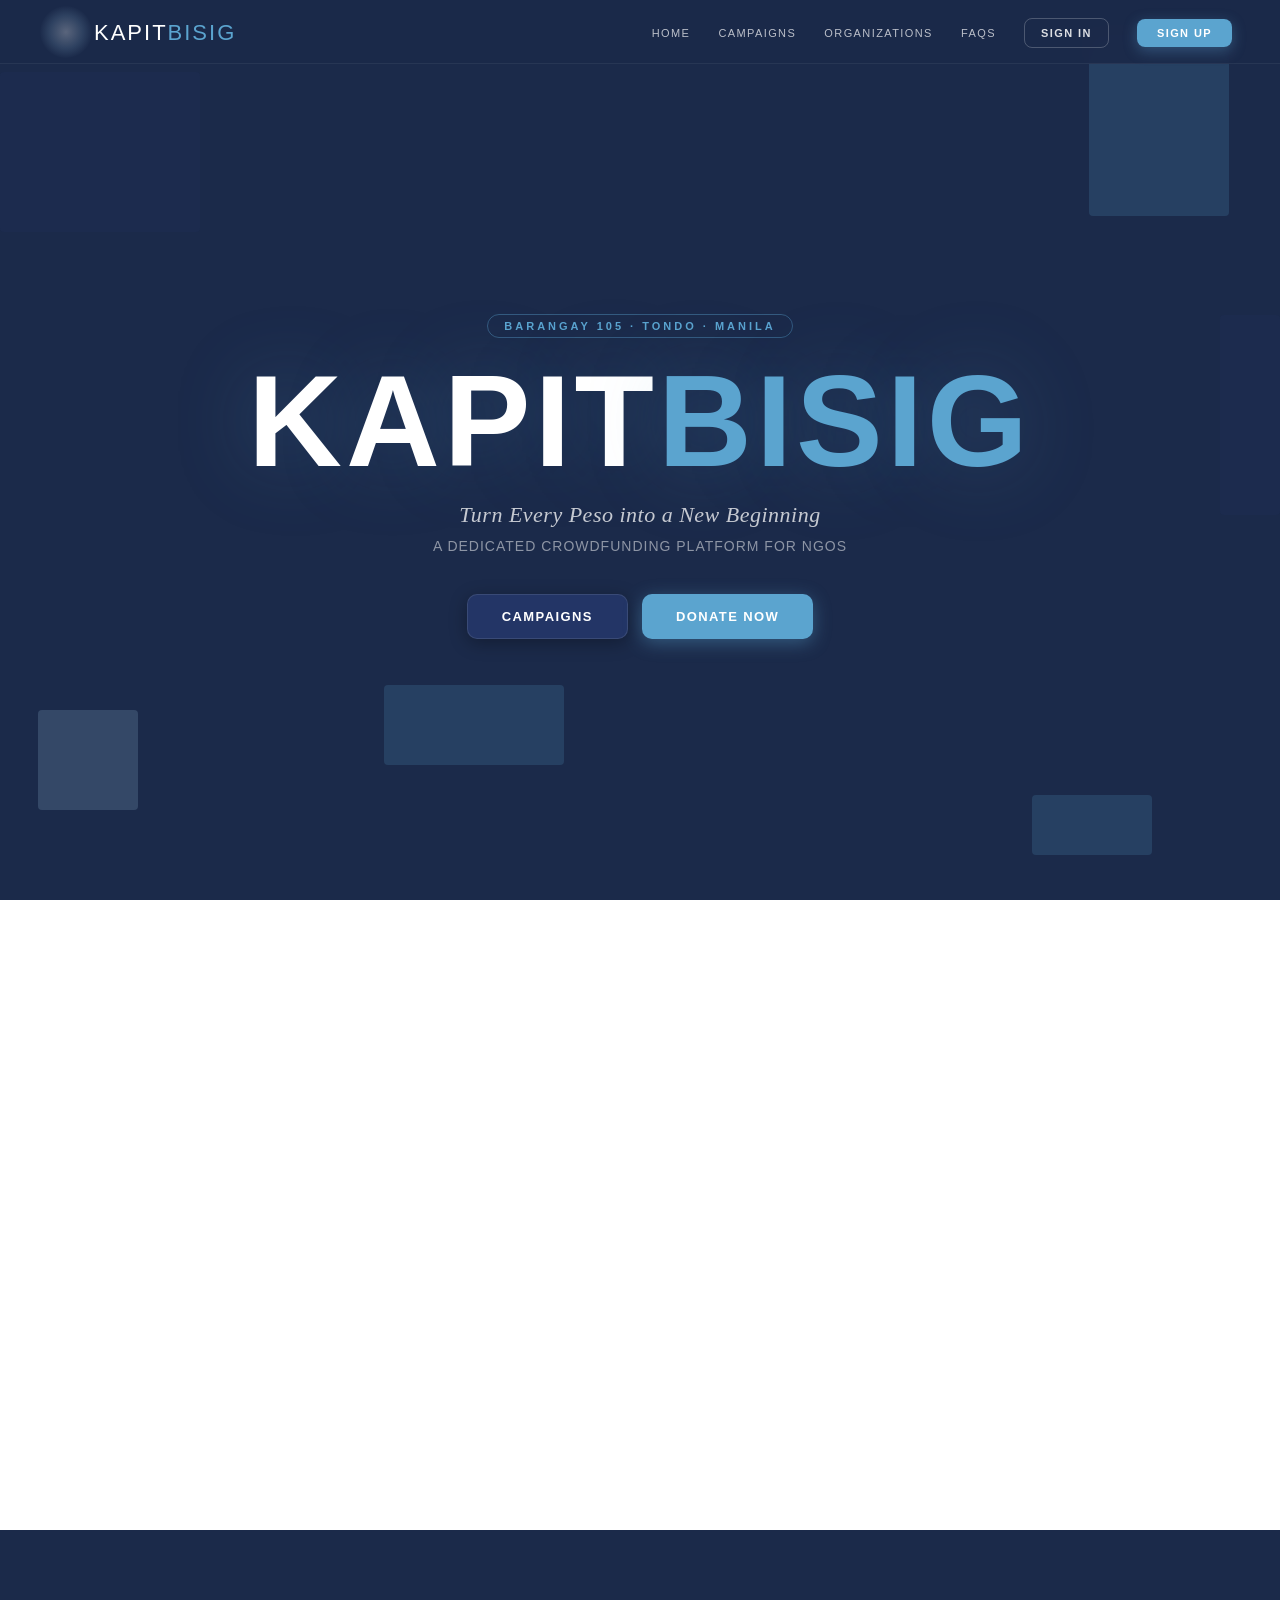
==== commit 2ae8a7d3: "Added payment gateway controls so admin can toggle Bank Transfer, GCash, PayMaya, and Card on/off. B" ====
--- a/FRONTEND/HTML/Campaign.html
+++ b/FRONTEND/HTML/Campaign.html
@@ -386,27 +386,47 @@
       </div>
     </div>
 
-    <div class="payment-methods">
-      <div class="pay-method-btn active" id="pm-card" onclick="selectPayMethod('card')">
+    <div class="payment-methods" id="paymentMethodsRow">
+      <div class="pay-method-btn" id="pm-card" onclick="selectPayMethod('card')" style="display:none">
         <div class="pay-method-icon">💳</div>
         <div class="pay-method-name">Card</div>
       </div>
-      <div class="pay-method-btn" id="pm-gcash" onclick="selectPayMethod('gcash')">
+      <div class="pay-method-btn" id="pm-gcash" onclick="selectPayMethod('gcash')" style="display:none">
         <div class="pay-method-icon">📱</div>
         <div class="pay-method-name">GCash</div>
       </div>
-      <div class="pay-method-btn" id="pm-paymaya" onclick="selectPayMethod('paymaya')">
+      <div class="pay-method-btn" id="pm-paymaya" onclick="selectPayMethod('paymaya')" style="display:none">
         <div class="pay-method-icon">🔵</div>
         <div class="pay-method-name">PayMaya</div>
       </div>
-    </div>
-
-    <div class="bank-details" id="bankDetails">
-      <div class="bank-details-header">Bank Transfer Details</div>
-      <div class="bank-details-row"><span>Bank</span><strong id="bankName">BPI</strong></div>
-      <div class="bank-details-row"><span>Account No.</span><strong id="bankAccount">1234 5678 9012</strong></div>
-      <div class="bank-details-row"><span>Account Name</span><strong id="bankPayee">UpSkills+ Foundation Inc.</strong></div>
-      <div class="bank-details-note">Use the bank details above for secure direct transfers. The same NGO details load automatically for this campaign.</div>
+      <div class="pay-method-btn" id="pm-bank_transfer" onclick="selectPayMethod('bank_transfer')" style="display:none">
+        <div class="pay-method-icon">🏦</div>
+        <div class="pay-method-name">Bank Transfer</div>
+      </div>
+    </div>
+    <p id="noMethodsMsg" style="display:none;color:#c0392b;font-size:0.85rem;margin:8px 0;">No payment methods are currently available. Please check back later.</p>
+
+    <!-- Bank Transfer Fields -->
+    <div id="bankFields" style="display:none;">
+      <div class="bank-details">
+        <div class="bank-details-header">Bank Transfer Details</div>
+        <div class="bank-details-row"><span>Bank</span><strong id="bankName">—</strong></div>
+        <div class="bank-details-row"><span>Account No.</span><strong id="bankAccount">—</strong></div>
+        <div class="bank-details-row"><span>Account Name</span><strong id="bankPayee">—</strong></div>
+        <div class="bank-details-note" id="bankInstructions">Transfer the exact donation amount and upload a screenshot of your receipt below.</div>
+      </div>
+      <div class="form-group" style="margin-top:12px">
+        <label class="form-label">Upload Payment Screenshot <span style="color:#c0392b">*</span></label>
+        <input type="file" class="form-input" id="proofImageInput" accept="image/*" onchange="handleProofUpload(this)" style="padding:6px"/>
+        <p class="form-error" id="proofImageErr">Please upload a screenshot of your payment.</p>
+      </div>
+      <div class="form-group" style="margin-top:8px">
+        <label class="form-label">Reference / Notes (optional)</label>
+        <input type="text" class="form-input" id="proofNotes" placeholder="e.g. Transaction ref #12345"/>
+      </div>
+      <div id="proofPreviewWrap" style="display:none;margin-top:8px">
+        <img id="proofPreview" style="max-width:100%;max-height:180px;border-radius:8px;border:1px solid #dde3ef;" alt="Proof preview"/>
+      </div>
     </div>
 
     <!-- Card Fields -->
@@ -465,7 +485,7 @@
       </div>
     </div>
 
-    <div class="secure-badge"><svg viewBox="0 0 24 24"><polyline points="20 6 9 17 4 12"/></svg> 256-bit SSL Encrypted · PCI-DSS Compliant</div>
+    <div class="secure-badge" id="sslBadge"><svg viewBox="0 0 24 24"><polyline points="20 6 9 17 4 12"/></svg> 256-bit SSL Encrypted · PCI-DSS Compliant</div>
 
     <div class="modal-footer">
       <button class="btn-outline" onclick="closeModal('paymentModal'); openModal('donationModal')">← Back</button>
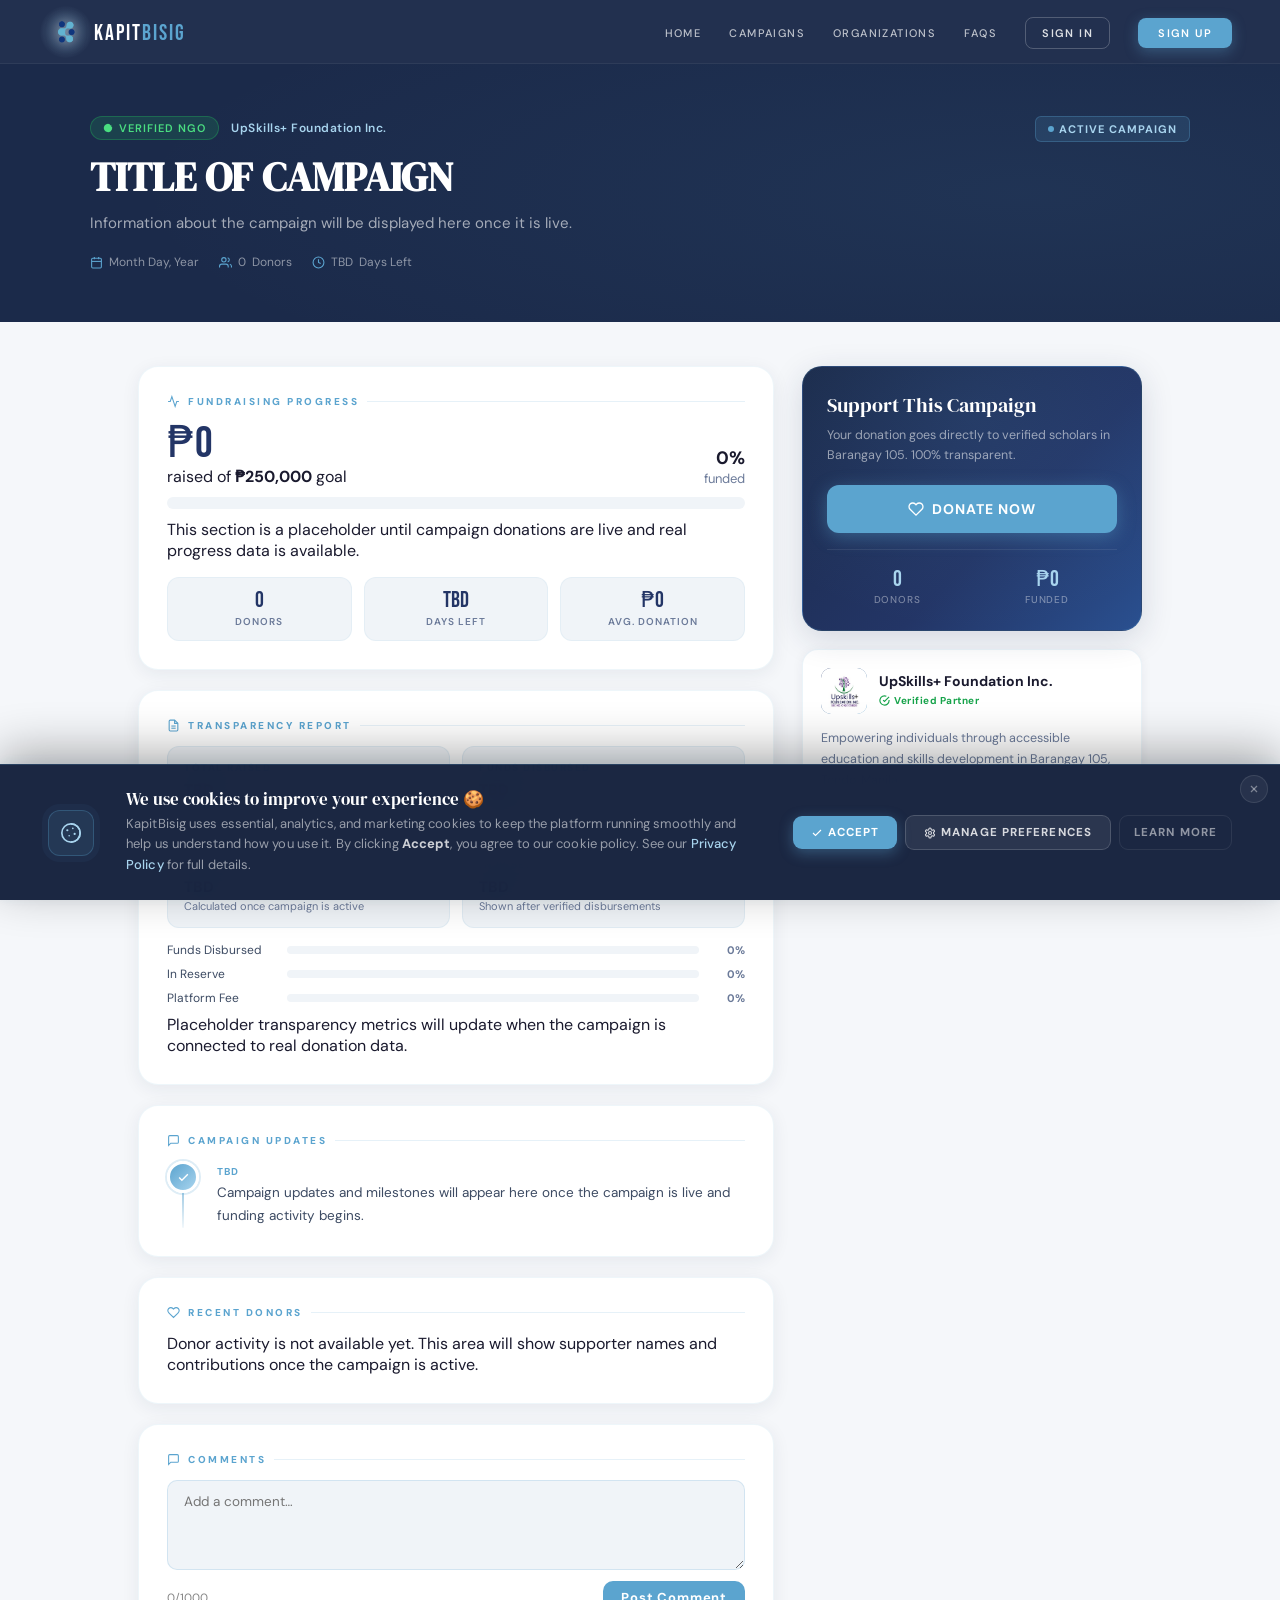
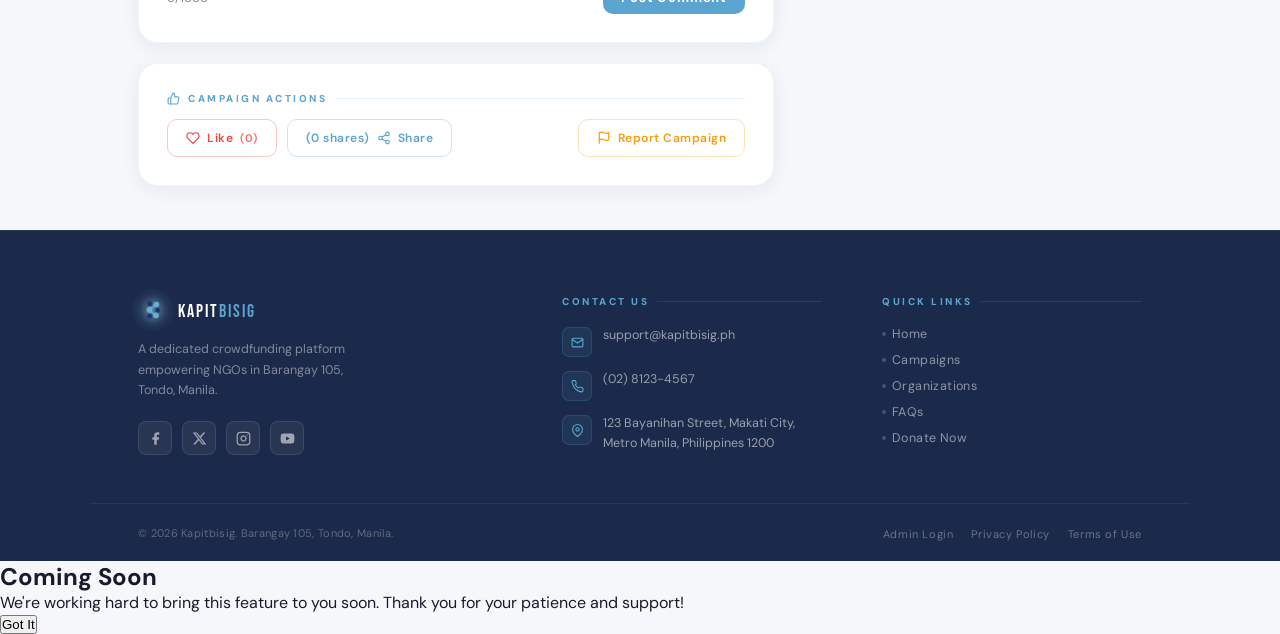
==== commit 005a6237: "Fix not working" ====
--- a/FRONTEND/HTML/Campaign.html
+++ b/FRONTEND/HTML/Campaign.html
@@ -12,17 +12,17 @@
 
 <!-- ════ NAV ════ -->
 <nav id="mainNav">
-  <a href="Landingpage.html" class="nav-logo">
+  <a href="index.html" class="nav-logo">
     <div class="nav-logo-img-wrap">
       <img src="../Assets/KBLOGOonly.png" alt="KapitBisig" onerror="this.style.display='none';"/>
     </div>
     <span class="nav-logo-text">KAPIT<span>BISIG</span></span>
   </a>
   <ul class="nav-links" id="navLinks">
-    <li><a href="Landingpage.html">Home</a></li>
-    <li><a href="Landingpage.html#campaigns">Campaigns</a></li>
-    <li><a href="Landingpage.html#organizations">Organizations</a></li>
-    <li><a href="Landingpage.html#FAQs">FAQs</a></li>
+    <li><a href="index.html">Home</a></li>
+    <li><a href="index.html#campaigns">Campaigns</a></li>
+    <li><a href="index.html#organizations">Organizations</a></li>
+    <li><a href="index.html#FAQs">FAQs</a></li>
     <!-- Auth state toggled by JS -->
     <li id="navAuthArea">
       <a href="SignIn.html" class="nav-btn nav-signin">Sign In</a>
@@ -42,10 +42,10 @@
   </button>
 </nav>
 <div class="nav-drawer" id="navDrawer">
-  <a href="Landingpage.html">Home</a>
-  <a href="Landingpage.html#campaigns">Campaigns</a>
-  <a href="Landingpage.html#organizations">Organizations</a>
-  <a href="Landingpage.html#FAQs">FAQs</a>
+  <a href="index.html">Home</a>
+  <a href="index.html#campaigns">Campaigns</a>
+  <a href="index.html#organizations">Organizations</a>
+  <a href="index.html#FAQs">FAQs</a>
   <a href="SignIn.html" id="drawerSignIn" class="drawer-signin">Sign In</a>
   <a href="Signup.html" id="drawerSignUp" class="drawer-signup">Sign Up</a>
   <a href="UserProfile.html" class="drawer-profile-item" style="display:none;">My Profile</a>
@@ -85,11 +85,11 @@
 <!-- ════ MAIN PAGE BODY ════ -->
 <div class="page-body">
 
-  <!-- LEFT COLUMN -->
+    <!-- LEFT COLUMN -->
   <div class="main-col">
 
-    <!-- Progress / Transparency -->
-    <div class="card reveal">
+<!-- Progress / Transparency -->
+    <div class="card">
       <p class="card-label"><svg viewBox="0 0 24 24"><polyline points="22 12 18 12 15 21 9 3 6 12 2 12"/></svg> Fundraising Progress</p>
       <div class="progress-amounts">
         <div>
@@ -122,7 +122,7 @@
     </div>
 
     <!-- Transparency Report -->
-    <div class="card reveal reveal-d1">
+    <div class="card  reveal-d1">
       <p class="card-label"><svg viewBox="0 0 24 24"><path d="M14 2H6a2 2 0 0 0-2 2v16a2 2 0 0 0 2 2h12a2 2 0 0 0 2-2V8z"/><polyline points="14 2 14 8 20 8"/><line x1="16" y1="13" x2="8" y2="13"/><line x1="16" y1="17" x2="8" y2="17"/></svg> Transparency Report</p>
       <div class="transparency-grid">
         <div class="trans-item">
@@ -162,12 +162,12 @@
           <div class="trans-bar-track"><div class="trans-bar-fill amber" style="width:0%"></div></div>
           <span class="trans-bar-pct">0%</span>
         </div>
-      </div>
+      </div>      
       <div class="transparency-note">Placeholder transparency metrics will update when the campaign is connected to real donation data.</div>
     </div>
 
     <!-- Campaign Updates -->
-    <div class="card reveal reveal-d1">
+    <div class="card  reveal-d1">
       <p class="card-label"><svg viewBox="0 0 24 24"><path d="M21 15a2 2 0 0 1-2 2H7l-4 4V5a2 2 0 0 1 2-2h14a2 2 0 0 1 2 2z"/></svg> Campaign Updates</p>
       <div class="updates-list">
         <div class="update-item placeholder">
@@ -181,13 +181,13 @@
     </div>
 
     <!-- Recent Donors -->
-    <div class="card reveal reveal-d2">
+    <div class="card  reveal-d2">
       <p class="card-label"><svg viewBox="0 0 24 24"><path d="M20.84 4.61a5.5 5.5 0 0 0-7.78 0L12 5.67l-1.06-1.06a5.5 5.5 0 0 0-7.78 7.78l1.06 1.06L12 21.23l7.78-7.78 1.06-1.06a5.5 5.5 0 0 0 0-7.78z"/></svg> Recent Donors</p>
       <div class="donors-list" id="donorsList">
         <div class="donor-placeholder">Donor activity is not available yet. This area will show supporter names and contributions once the campaign is active.</div>
       </div>
     </div>
-    <div class="card reveal reveal-d2">
+    <div class="card  reveal-d2">
       <p class="card-label"><svg viewBox="0 0 24 24"><path d="M21 15a2 2 0 0 1-2 2H7l-4 4V5a2 2 0 0 1 2-2h14a2 2 0 0 1 2 2z"/></svg> Comments</p>
       <div id="commentsList" class="comments-list"></div>
       <div id="commentsEmpty" class="comments-placeholder" style="display:none;">
@@ -203,7 +203,7 @@
     </div>
 
     <!-- Campaign Actions -->
-    <div class="card reveal reveal-d3">
+    <div class="card  reveal-d3">
       <p class="card-label"><svg viewBox="0 0 24 24"><path d="M14 9V5a3 3 0 0 0-3-3l-4 9v11h11.28a2 2 0 0 0 2-1.7l1.38-9a2 2 0 0 0-2-2.3H14z"/><path d="M7 22H4a2 2 0 0 1-2-2v-7a2 2 0 0 1 2-2h3"/></svg> Campaign Actions</p>
       <div class="camp-actions">
         <button class="action-btn action-like" id="likeBtn" onclick="toggleLike()">
@@ -225,10 +225,10 @@
   </div><!-- /main-col -->
 
   <!-- SIDEBAR -->
-  <aside class="sidebar">
-
-    <!-- Donate Card -->
-    <div class="donate-card reveal">
+  <aside class="sidebar">  
+    
+   <!-- Donate Card -->
+    <div class="donate-card ">
       <p class="donate-card-title">Support This Campaign</p>
       <p class="donate-card-sub">Your donation goes directly to verified scholars in Barangay 105. 100% transparent.</p>
       <button class="btn-donate-main" onclick="handleDonateClick()">
@@ -249,7 +249,7 @@
     </div>
 
     <!-- NGO Info Card -->
-    <div class="ngo-side-card reveal reveal-d1">
+    <div class="ngo-side-card  reveal-d1">
       <div class="ngo-side-header">
         <div class="ngo-side-logo">
           <img src="../Assets/UpSkillsLOGO.png" alt="UpSkills+" onerror="this.style.display='none'; this.nextElementSibling.style.display='block';"/>
@@ -264,10 +264,10 @@
         </div>
       </div>
       <p class="ngo-side-desc">Empowering individuals through accessible education and skills development in Barangay 105, Tondo, Manila.</p>
-      <a href="Landingpage.html#organizations" class="ngo-side-link">View NGO Profile <svg viewBox="0 0 24 24"><polyline points="9 18 15 12 9 6"/></svg></a>
-    </div>
-
-  </aside>
+      <a href="/index.html#organizations" class="ngo-side-link">View NGO Profile <svg viewBox="0 0 24 24"><polyline points="9 18 15 12 9 6"/></svg></a>
+    </div>
+
+</aside>
 
 </div><!-- /page-body -->
 
@@ -457,16 +457,23 @@
 
     <!-- GCash Fields -->
     <div id="gcashFields" style="display:none;">
-      <div class="ewallet-info">
-        <svg viewBox="0 0 24 24"><circle cx="12" cy="12" r="10"/><line x1="12" y1="8" x2="12" y2="12"/><line x1="12" y1="16" x2="12.01" y2="16"/></svg>
-        <p>You will be redirected to GCash to complete your payment of <strong id="gcashAmt">₱0.00</strong>. Scan the QR code below or tap "Pay with GCash".</p>
-      </div>
-      <div class="ewallet-account">GCash Account: <strong id="gcashAccount">0917 123 4567</strong></div>
-      <div class="ewallet-qr">
-        <div class="ewallet-qr-box" id="gcashQrBox">
-          <svg viewBox="0 0 24 24"><rect x="3" y="3" width="7" height="7"/><rect x="14" y="3" width="7" height="7"/><rect x="3" y="14" width="7" height="7"/><rect x="4" y="4" width="5" height="5"/><rect x="15" y="4" width="5" height="5"/><rect x="4" y="15" width="5" height="5"/><path d="M14 14h1v1h-1z M15 15h1v1h-1z M16 14h1v1h-1z M14 16h1v1h-1z M16 16h3v3h-3z"/></svg>
-        </div>
-        <p id="gcashQrLabel">Scan with your GCash app</p>
+      <div class="bank-details">
+        <div class="bank-details-header">GCash Details</div>
+        <div class="bank-details-row"><span>GCash Number</span><strong id="gcashNumber">—</strong></div>
+        <div class="bank-details-row"><span>Account Name</span><strong id="gcashName">—</strong></div>
+        <div class="bank-details-note" id="gcashInstructions">Send the exact donation amount to the GCash number above and upload a screenshot of your receipt below.</div>
+      </div>
+      <div class="form-group" style="margin-top:12px">
+        <label class="form-label">Upload Payment Screenshot <span style="color:#c0392b">*</span></label>
+        <input type="file" class="form-input" id="gcashProofInput" accept="image/*" onchange="handleProofUpload(this)" style="padding:6px"/>
+        <p class="form-error" id="gcashProofErr">Please upload a screenshot of your GCash payment.</p>
+      </div>
+      <div class="form-group" style="margin-top:8px">
+        <label class="form-label">Reference / Notes (optional)</label>
+        <input type="text" class="form-input" id="gcashProofNotes" placeholder="e.g. GCash ref #12345"/>
+      </div>
+      <div id="gcashPreviewWrap" style="display:none;margin-top:8px">
+        <img id="gcashPreview" style="max-width:100%;max-height:180px;border-radius:8px;border:1px solid #dde3ef;" alt="Proof preview"/>
       </div>
     </div>
 
@@ -521,7 +528,7 @@
         <svg viewBox="0 0 24 24"><circle cx="18" cy="5" r="3"/><circle cx="6" cy="12" r="3"/><circle cx="18" cy="19" r="3"/><line x1="8.59" y1="13.51" x2="15.42" y2="17.49"/><line x1="15.41" y1="6.51" x2="8.59" y2="10.49"/></svg>
         Share This Campaign
       </button>
-      <button class="btn-success-campaigns" onclick="closeModal('successModal'); window.location.href='Landingpage.html#campaigns'">
+      <button class="btn-success-campaigns" onclick="closeModal('successModal'); window.location.href='/index.html#campaigns'">
         <svg viewBox="0 0 24 24"><polyline points="15 18 9 12 15 6"/></svg>
         Back to Campaigns
       </button>
@@ -607,7 +614,7 @@
       </div>
       <div class="modal-footer" style="justify-content:center; gap:12px;">
         <button class="btn-outline" onclick="closeModal('reportModal'); resetReport()">Return to Campaign</button>
-        <button class="btn-primary-modal" onclick="closeModal('reportModal'); resetReport(); window.location.href='Landingpage.html#campaigns'">
+        <button class="btn-primary-modal" onclick="closeModal('reportModal'); resetReport(); window.location.href='/index.html#campaigns'">
           Go to Campaigns
         </button>
       </div>
--- a/FRONTEND/CSS/Campaigns.css
+++ b/FRONTEND/CSS/Campaigns.css
@@ -17,7 +17,7 @@
   --nav-h:     64px;
 }
     html { scroll-behavior: smooth; }
-    body { font-family: 'DM Sans', sans-serif; background: var(--off-white); color: var(--text-dark); overflow-x: hidden; }
+    body { font-family: 'DM Sans', sans-serif; background: #f5f7fa; color: var(--text-dark); overflow-x: hidden; }
     img { max-width: 100%; display: block; }
 
     /* ══ NAV ══ */
@@ -81,6 +81,7 @@
     @keyframes pulse { 0%,100%{opacity:1;transform:scale(1);} 50%{opacity:0.5;transform:scale(1.4);} }
 
     /* ══ LAYOUT ══ */
+    .page-body-wrap { background: linear-gradient(180deg, #eaf1f8 0%, #f0f4f8 60%, #f5f7fa 100%); border-top: 1px solid rgba(91,164,207,0.12); min-height: 400px; }
     .page-body { max-width:1100px; margin:0 auto; padding:clamp(24px,4vw,44px) clamp(16px,5vw,48px); display:grid; grid-template-columns:1fr 340px; gap:28px; align-items:start; }
 
     /* ══ PROGRESS / TRANSPARENCY SECTION ══ */
